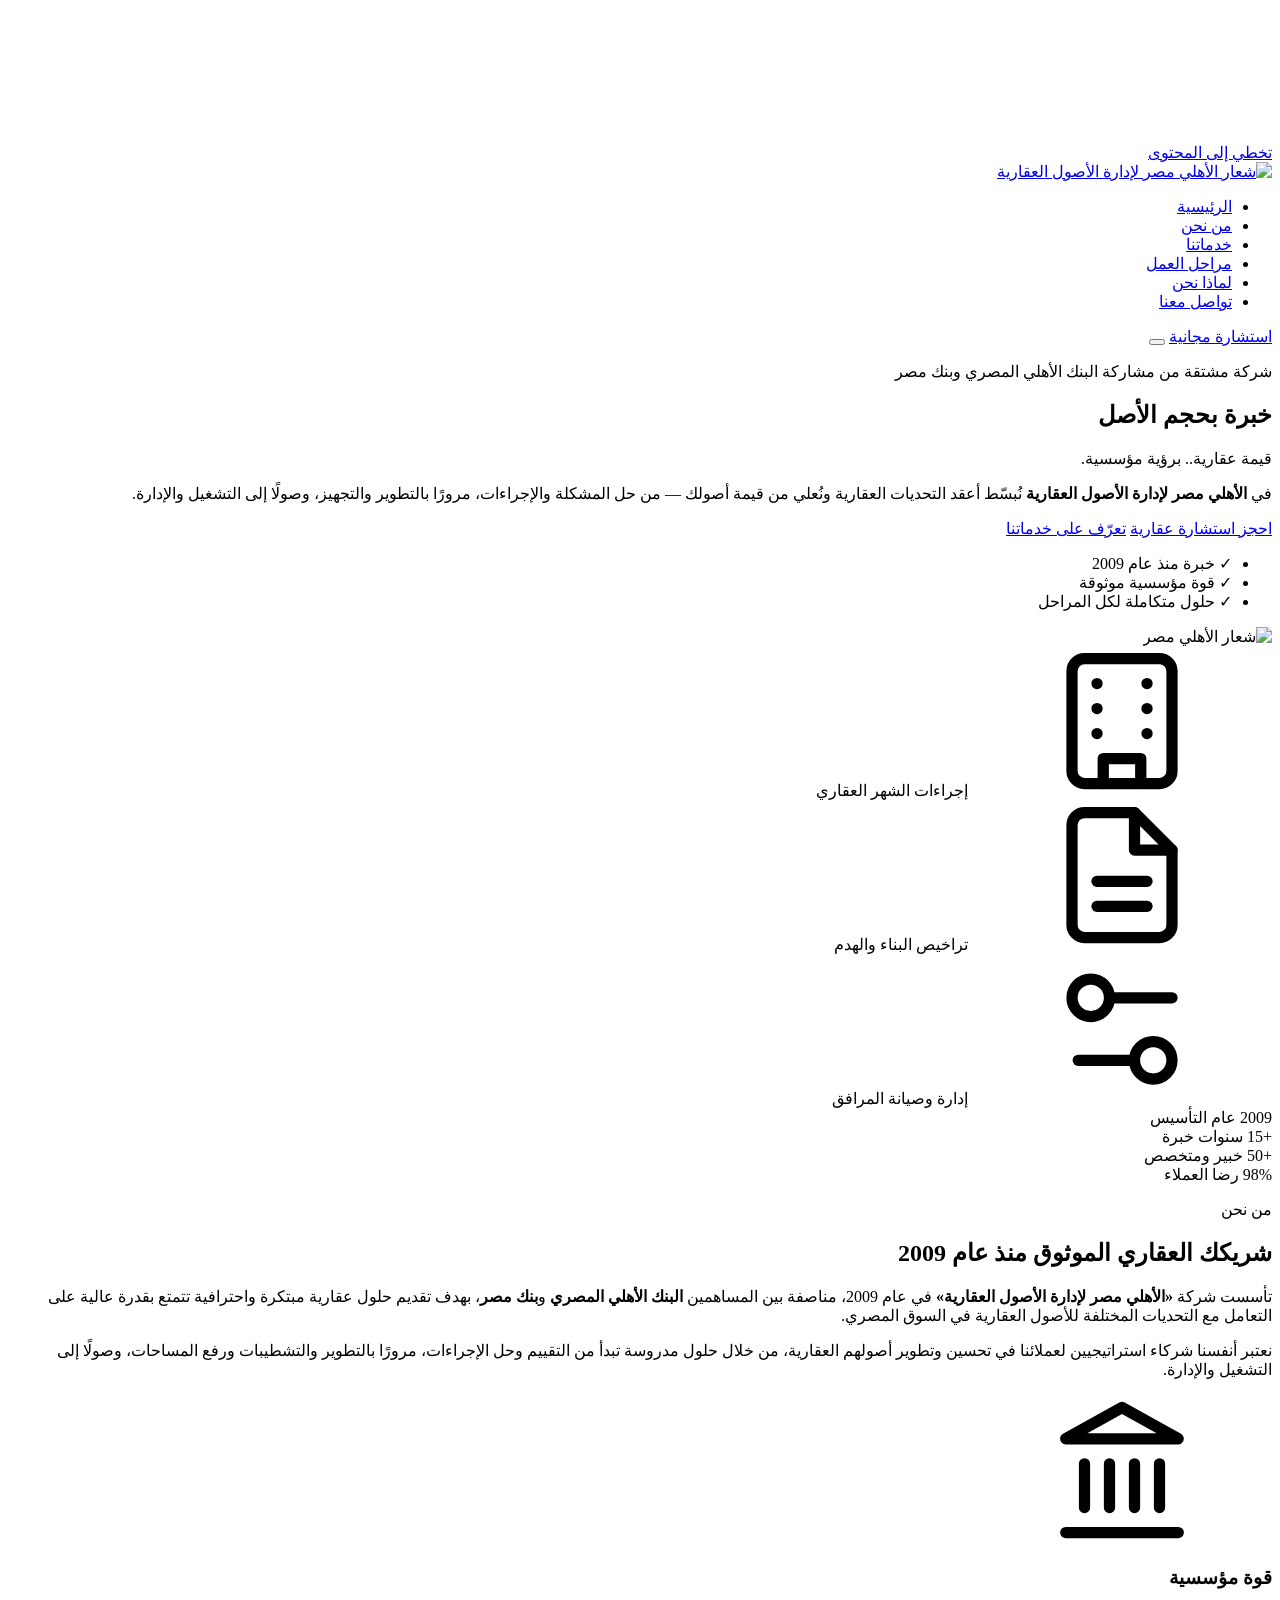
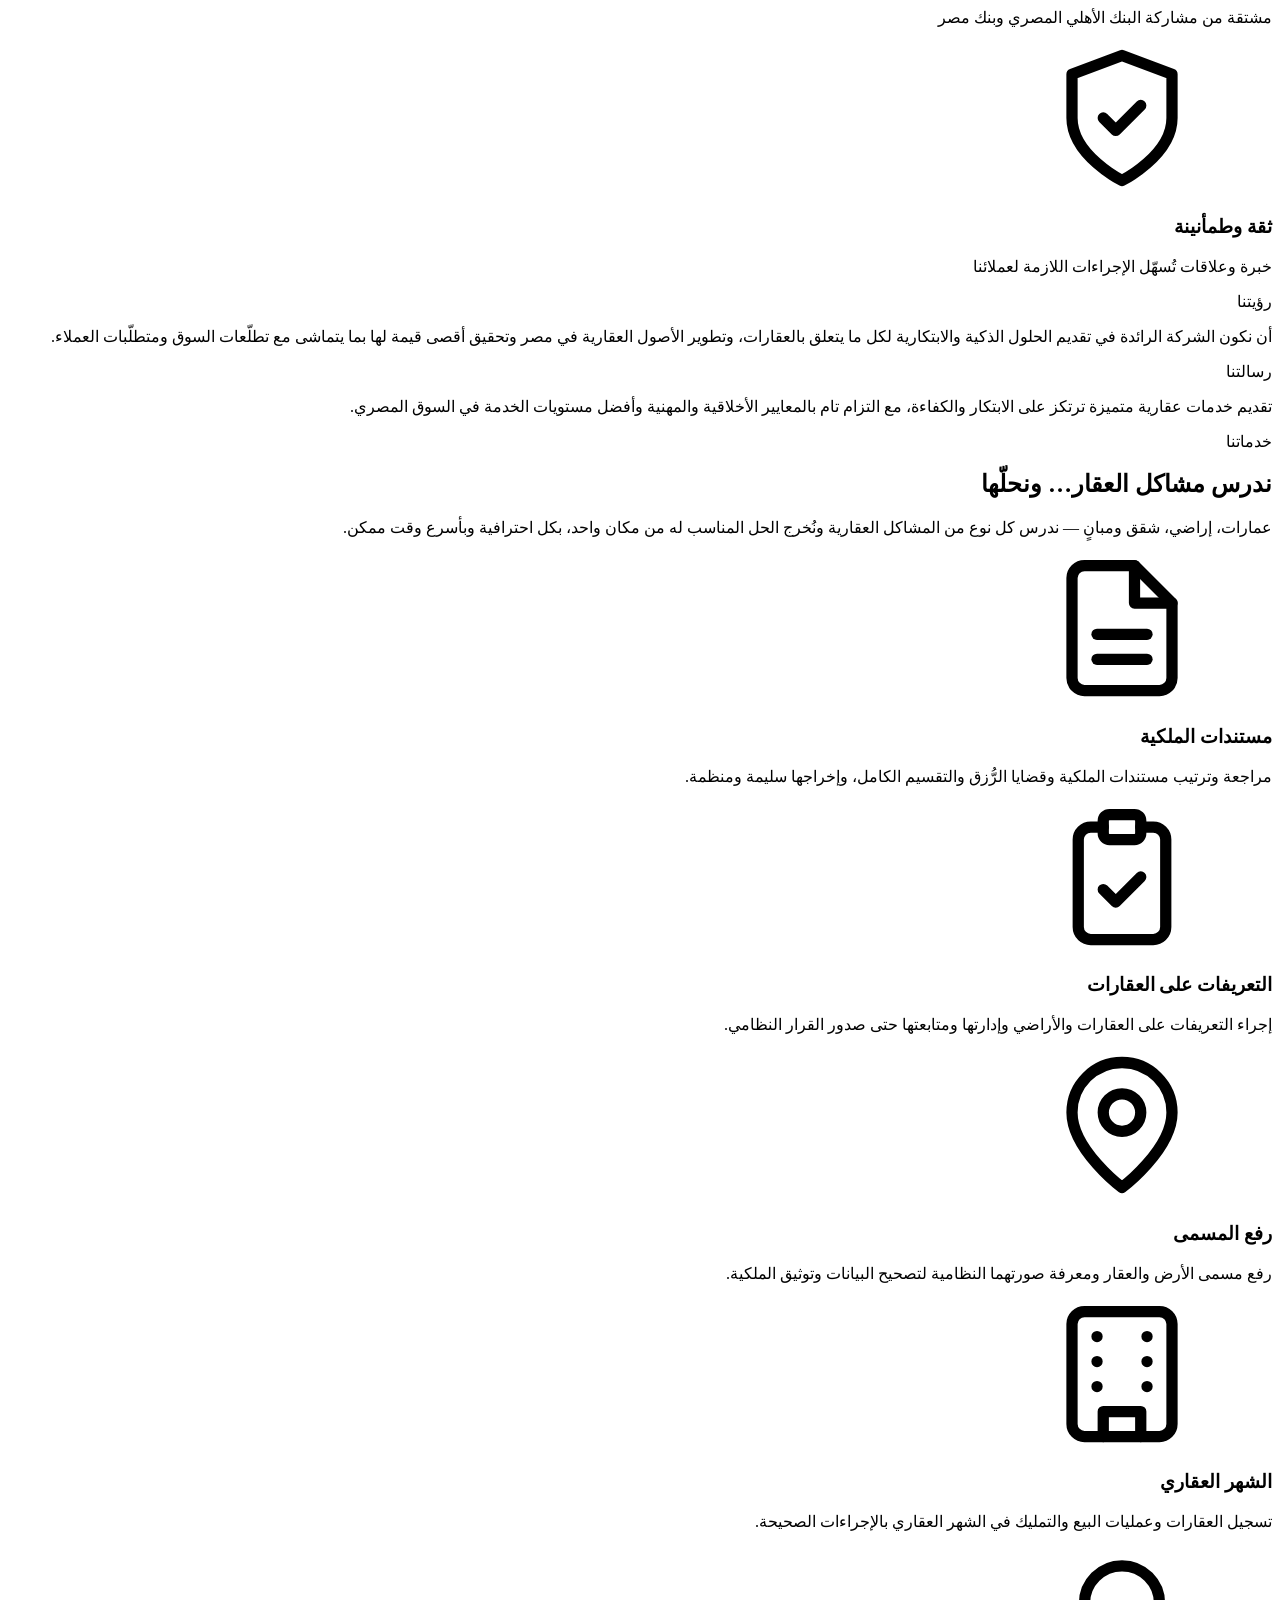
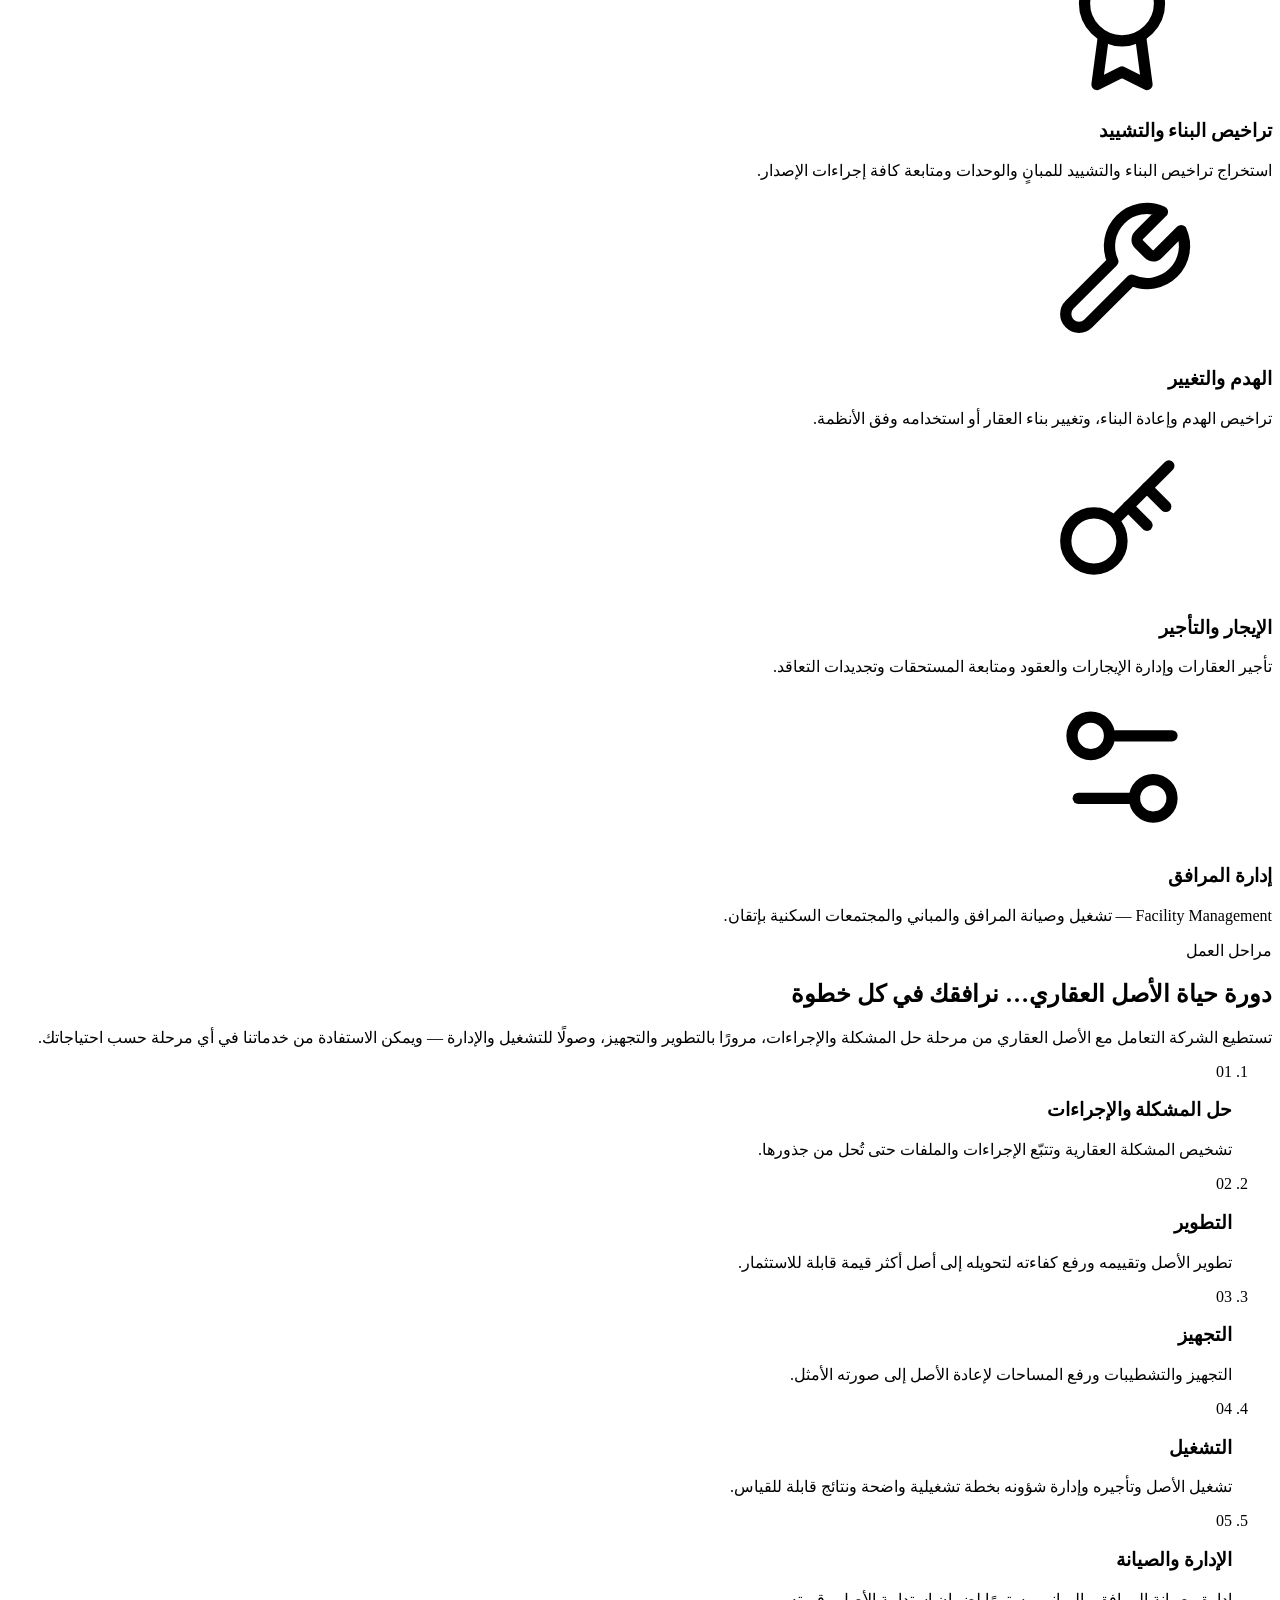
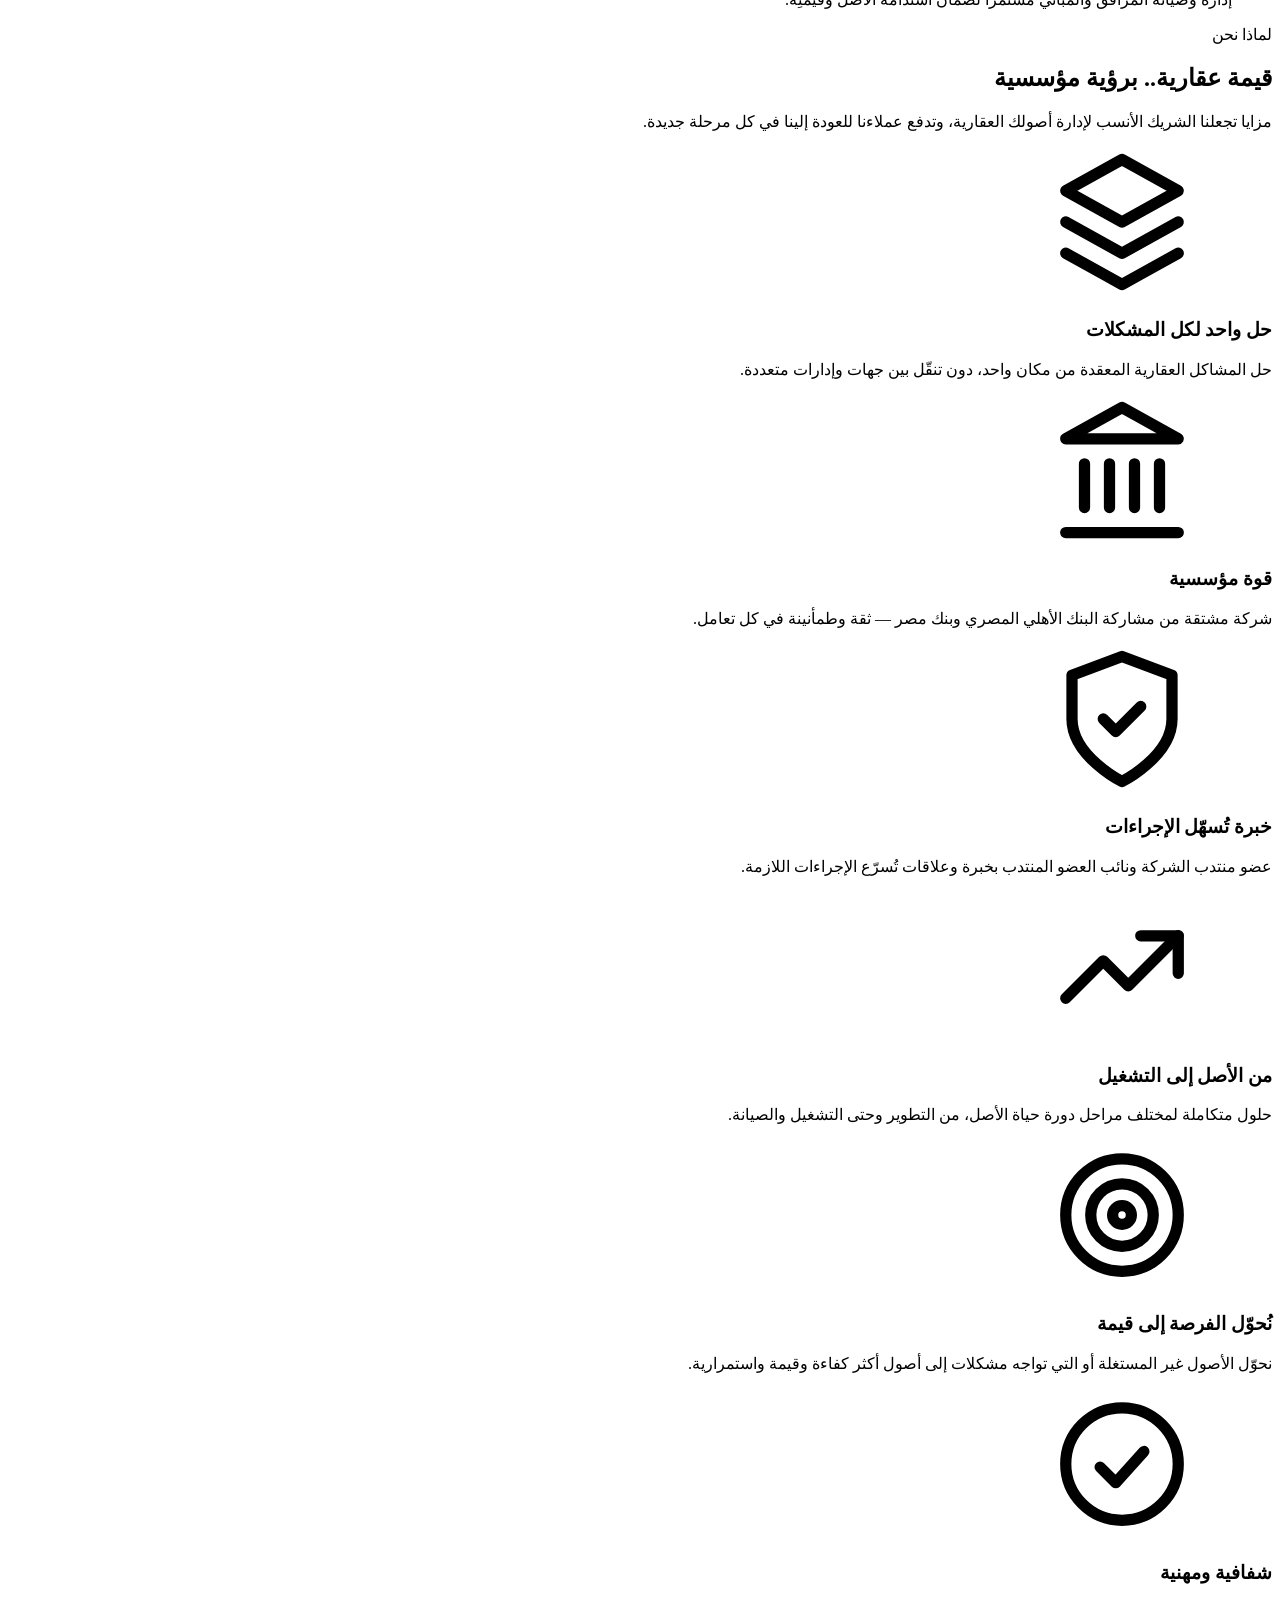
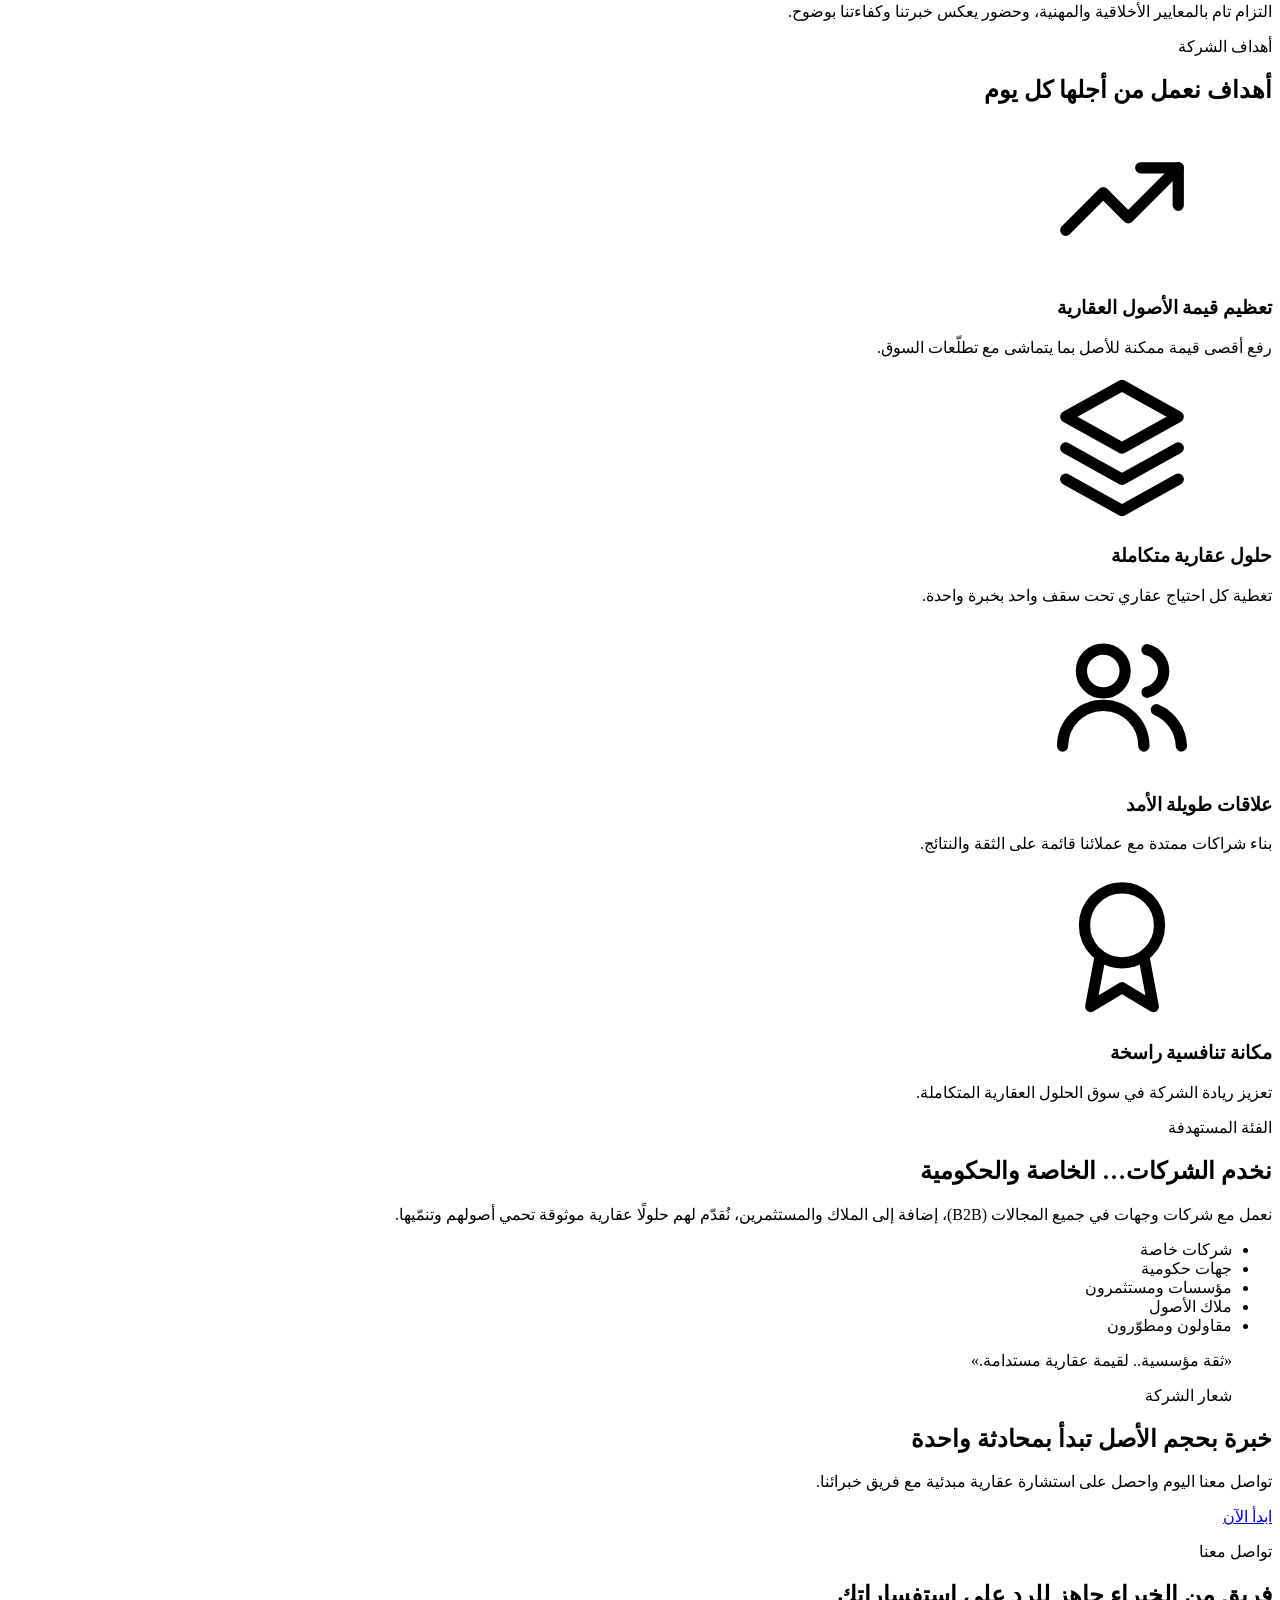
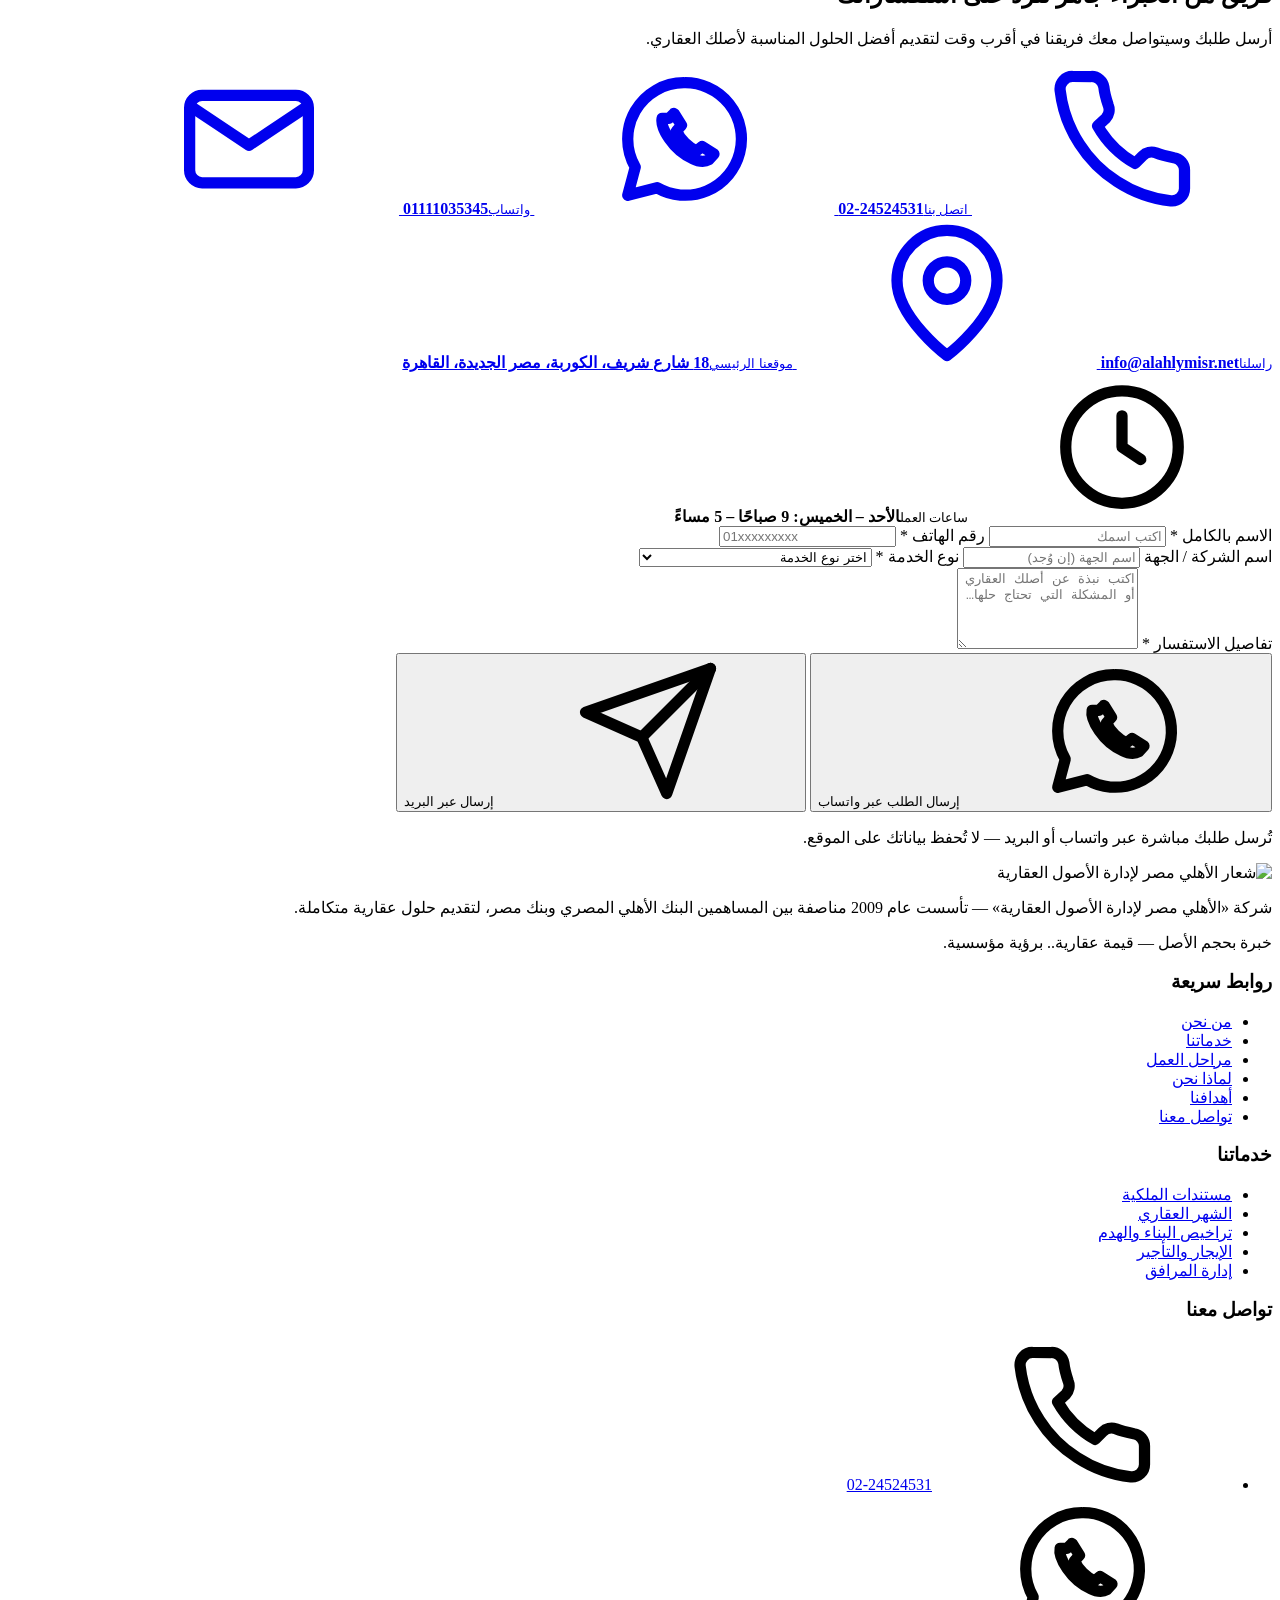
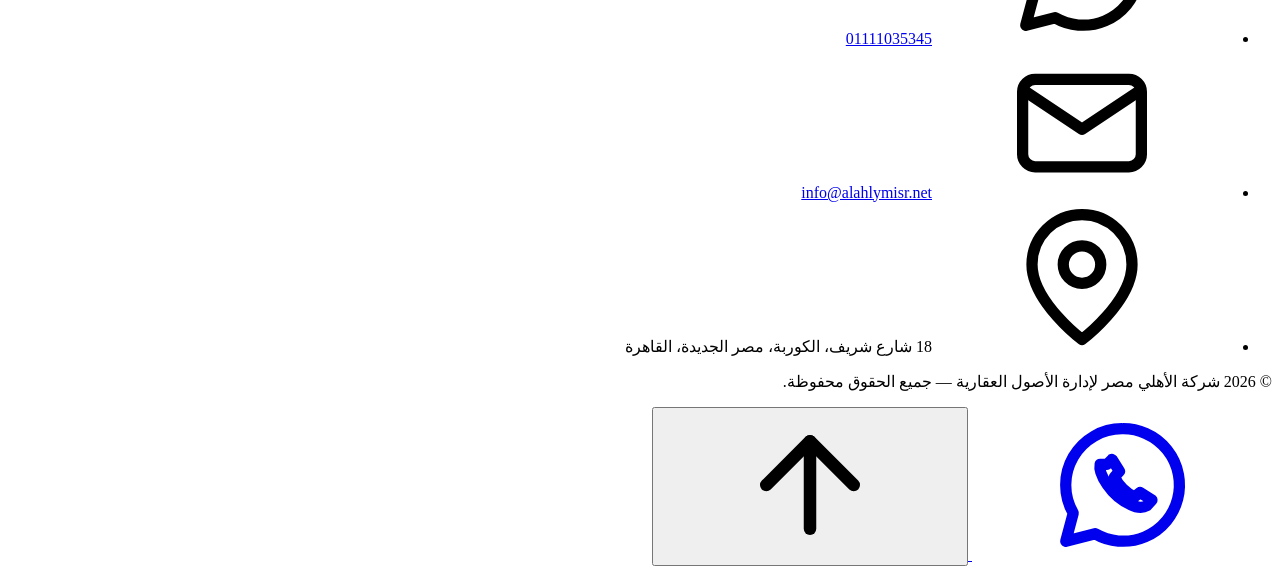
==== index.html @ 49dda89d "Add files via upload" ====
<!DOCTYPE html>
<html lang="ar" dir="rtl">
<head>
<meta charset="UTF-8">
<meta name="viewport" content="width=device-width, initial-scale=1.0">
<title>الأهلي مصر لإدارة الأصول العقارية | حلول عقارية متكاملة</title>
<meta name="description" content="شركة الأهلي مصر لإدارة الأصول العقارية، تأسست عام 2009 بشراكة البنك الأهلي المصري وبنك مصر. حلول عقارية متكاملة: مستندات الملكية، الشهر العقاري، تراخيص البناء والهدم، التطوير والتشغيل وإدارة المرافق.">
<meta name="theme-color" content="#FAF9F5">
<meta property="og:type" content="website">
<meta property="og:title" content="الأهلي مصر لإدارة الأصول العقارية | خبرة بحجم الأصل">
<meta property="og:description" content="قيمة عقارية.. برؤية مؤسسية. حلول متكاملة لمراحل دورة حياة الأصل العقاري — من حل المشكلة والإجراءات حتى التشغيل والإدارة.">
<meta property="og:image" content="assets/og-image.jpg">
<meta property="og:locale" content="ar_AR">
<link rel="icon" type="image/png" href="assets/favicon.png">
<link rel="apple-touch-icon" href="assets/favicon.png">
<link rel="preload" href="assets/fonts/cairo-var-arabic.woff2" as="font" type="font/woff2" crossorigin>
<link rel="preload" href="assets/fonts/tajawal-400-arabic.woff2" as="font" type="font/woff2" crossorigin>
<link rel="stylesheet" href="css/style.css">
<script type="application/ld+json">
{
  "@context": "https://schema.org",
  "@type": "Organization",
  "name": "الأهلي مصر لإدارة الأصول العقارية",
  "alternateName": "Al Ahly Misr Asset Management",
  "url": "/",
  "logo": "assets/logo.png",
  "foundingDate": "2009",
  "slogan": "خبرة بحجم الأصل — قيمة عقارية.. برؤية مؤسسية.",
  "email": "info@alahlymisr.net",
  "telephone": "+20-2-24524531",
  "address": {
    "@type": "PostalAddress",
    "streetAddress": "18 شارع شريف، الكوربة",
    "addressLocality": "مصر الجديدة",
    "addressRegion": "القاهرة",
    "addressCountry": "EG"
  }
}
</script>
</head>
<body>

<a class="skip-link" href="#home">تخطي إلى المحتوى</a>

<svg class="sprite" aria-hidden="true" focusable="false" xmlns="http://www.w3.org/2000/svg">
  <defs>
    <symbol id="i-file" viewBox="0 0 24 24" fill="none" stroke="currentColor" stroke-width="1.8" stroke-linecap="round" stroke-linejoin="round">
      <path d="M14 2H6a2 2 0 0 0-2 2v16a2 2 0 0 0 2 2h12a2 2 0 0 0 2-2V8z"/><path d="M14 2v6h6"/><path d="M16 13H8"/><path d="M16 17H8"/>
    </symbol>
    <symbol id="i-clipboard" viewBox="0 0 24 24" fill="none" stroke="currentColor" stroke-width="1.8" stroke-linecap="round" stroke-linejoin="round">
      <path d="M9 4H7a2 2 0 0 0-2 2v14a2 2 0 0 0 2 2h10a2 2 0 0 0 2-2V6a2 2 0 0 0-2-2h-2"/><rect x="9" y="2" width="6" height="4" rx="1"/><path d="m9 14 2 2 4-4"/>
    </symbol>
    <symbol id="i-pin" viewBox="0 0 24 24" fill="none" stroke="currentColor" stroke-width="1.8" stroke-linecap="round" stroke-linejoin="round">
      <path d="M20 10c0 6-8 12-8 12s-8-6-8-12a8 8 0 0 1 16 0z"/><circle cx="12" cy="10" r="3"/>
    </symbol>
    <symbol id="i-building" viewBox="0 0 24 24" fill="none" stroke="currentColor" stroke-width="1.8" stroke-linecap="round" stroke-linejoin="round">
      <rect x="4" y="2" width="16" height="20" rx="2"/><path d="M9 22v-4h6v4"/><path d="M8 6h.01M16 6h.01M8 10h.01M16 10h.01M8 14h.01M16 14h.01"/>
    </symbol>
    <symbol id="i-seal" viewBox="0 0 24 24" fill="none" stroke="currentColor" stroke-width="1.8" stroke-linecap="round" stroke-linejoin="round">
      <circle cx="12" cy="9" r="6"/><path d="M9 14.5 8 22l4-2 4 2-1-7.5"/>
    </symbol>
    <symbol id="i-tool" viewBox="0 0 24 24" fill="none" stroke="currentColor" stroke-width="1.8" stroke-linecap="round" stroke-linejoin="round">
      <path d="M14.7 6.3a1 1 0 0 0 0 1.4l1.6 1.6a1 1 0 0 0 1.4 0l3.77-3.77a6 6 0 0 1-7.94 7.94l-6.91 6.91a2.12 2.12 0 0 1-3-3l6.91-6.91a6 6 0 0 1 7.94-7.94l-3.76 3.76z"/>
    </symbol>
    <symbol id="i-key" viewBox="0 0 24 24" fill="none" stroke="currentColor" stroke-width="1.8" stroke-linecap="round" stroke-linejoin="round">
      <circle cx="7.5" cy="15.5" r="4.5"/><path d="m10.7 12.3 8.8-8.8"/><path d="m16 7 3 3"/><path d="m13 10 3 3"/>
    </symbol>
    <symbol id="i-settings" viewBox="0 0 24 24" fill="none" stroke="currentColor" stroke-width="1.8" stroke-linecap="round" stroke-linejoin="round">
      <path d="M20 7h-9"/><path d="M14 17H5"/><circle cx="17" cy="17" r="3"/><circle cx="7" cy="7" r="3"/>
    </symbol>
    <symbol id="i-shield" viewBox="0 0 24 24" fill="none" stroke="currentColor" stroke-width="1.8" stroke-linecap="round" stroke-linejoin="round">
      <path d="M12 22s8-4 8-10V5l-8-3-8 3v7c0 6 8 10 8 10z"/><path d="m9 12 2 2 4-4"/>
    </symbol>
    <symbol id="i-landmark" viewBox="0 0 24 24" fill="none" stroke="currentColor" stroke-width="1.8" stroke-linecap="round" stroke-linejoin="round">
      <path d="M3 22h18"/><path d="M6 18v-7M10 18v-7M14 18v-7M18 18v-7"/><path d="m12 2 9 5H3l9-5z"/>
    </symbol>
    <symbol id="i-layers" viewBox="0 0 24 24" fill="none" stroke="currentColor" stroke-width="1.8" stroke-linecap="round" stroke-linejoin="round">
      <path d="m12 2 9 5-9 5-9-5 9-5z"/><path d="m3 12 9 5 9-5"/><path d="m3 17 9 5 9-5"/>
    </symbol>
    <symbol id="i-trend" viewBox="0 0 24 24" fill="none" stroke="currentColor" stroke-width="1.8" stroke-linecap="round" stroke-linejoin="round">
      <path d="m3 17 6-6 4 4 8-8"/><path d="M15 7h6v6"/>
    </symbol>
    <symbol id="i-target" viewBox="0 0 24 24" fill="none" stroke="currentColor" stroke-width="1.8" stroke-linecap="round" stroke-linejoin="round">
      <circle cx="12" cy="12" r="9"/><circle cx="12" cy="12" r="5"/><circle cx="12" cy="12" r="1.5"/>
    </symbol>
    <symbol id="i-check-circle" viewBox="0 0 24 24" fill="none" stroke="currentColor" stroke-width="1.8" stroke-linecap="round" stroke-linejoin="round">
      <circle cx="12" cy="12" r="9"/><path d="m8.5 12.5 2.5 2.5 4.5-5"/>
    </symbol>
    <symbol id="i-users" viewBox="0 0 24 24" fill="none" stroke="currentColor" stroke-width="1.8" stroke-linecap="round" stroke-linejoin="round">
      <circle cx="9" cy="8" r="3.5"/><path d="M2.5 20a6.5 6.5 0 0 1 13 0"/><path d="M16 4.6a3.5 3.5 0 0 1 0 6.8"/><path d="M17.5 14.2a6.5 6.5 0 0 1 4 5.8"/>
    </symbol>
    <symbol id="i-award" viewBox="0 0 24 24" fill="none" stroke="currentColor" stroke-width="1.8" stroke-linecap="round" stroke-linejoin="round">
      <circle cx="12" cy="9" r="6"/><path d="m8.5 14-1.5 8 5-3 5 3-1.5-8"/>
    </symbol>
    <symbol id="i-phone" viewBox="0 0 24 24" fill="none" stroke="currentColor" stroke-width="1.8" stroke-linecap="round" stroke-linejoin="round">
      <path d="M22 16.9v3a2 2 0 0 1-2.2 2 19.8 19.8 0 0 1-8.6-3.1 19.5 19.5 0 0 1-6-6A19.8 19.8 0 0 1 2.1 4.2 2 2 0 0 1 4.1 2h3a2 2 0 0 1 2 1.7c.1 1 .4 2 .7 2.9a2 2 0 0 1-.4 2.1L8.1 9.9a16 16 0 0 0 6 6l1.2-1.2a2 2 0 0 1 2.1-.5c1 .4 1.9.6 2.9.8a2 2 0 0 1 1.7 2z"/>
    </symbol>
    <symbol id="i-mail" viewBox="0 0 24 24" fill="none" stroke="currentColor" stroke-width="1.8" stroke-linecap="round" stroke-linejoin="round">
      <rect x="2.5" y="5" width="19" height="14" rx="2"/><path d="m3 7 9 6 9-6"/>
    </symbol>
    <symbol id="i-whatsapp" viewBox="0 0 24 24" fill="none" stroke="currentColor" stroke-width="1.8" stroke-linecap="round" stroke-linejoin="round">
      <path d="M12 3a9 9 0 0 0-7.8 13.5L3 21l4.7-1.2A9 9 0 1 0 12 3z"/><path d="M8.5 8.7c-.3 1.5 1.7 5 4.8 6.4 1 .5 2 .6 2.7.2l.8-.9-1.9-1.2-.9.7c-1.2-.5-2.7-1.9-3.2-3.2l.8-.9-1.2-1.9-.8.8z"/>
    </symbol>
    <symbol id="i-clock" viewBox="0 0 24 24" fill="none" stroke="currentColor" stroke-width="1.8" stroke-linecap="round" stroke-linejoin="round">
      <circle cx="12" cy="12" r="9"/><path d="M12 7v5l3 2"/>
    </symbol>
    <symbol id="i-arrow-up" viewBox="0 0 24 24" fill="none" stroke="currentColor" stroke-width="2" stroke-linecap="round" stroke-linejoin="round">
      <path d="M12 19V5"/><path d="m5 12 7-7 7 7"/>
    </symbol>
    <symbol id="i-send" viewBox="0 0 24 24" fill="none" stroke="currentColor" stroke-width="1.8" stroke-linecap="round" stroke-linejoin="round">
      <path d="M22 2 11 13"/><path d="M22 2l-7 20-4-9-9-4 20-7z"/>
    </symbol>
  </defs>
</svg>

<header class="header" id="header">
  <div class="container header__inner">
    <a class="brand" href="#home" aria-label="الأهلي مصر لإدارة الأصول العقارية">
      <img src="assets/logo.png" alt="شعار الأهلي مصر لإدارة الأصول العقارية" width="150" height="78" loading="eager">
    </a>
    <nav class="nav" id="nav" aria-label="القائمة الرئيسية">
      <ul class="nav__list">
        <li><a class="nav__link" href="#home">الرئيسية</a></li>
        <li><a class="nav__link" href="#about">من نحن</a></li>
        <li><a class="nav__link" href="#services">خدماتنا</a></li>
        <li><a class="nav__link" href="#process">مراحل العمل</a></li>
        <li><a class="nav__link" href="#why">لماذا نحن</a></li>
        <li><a class="nav__link" href="#contact">تواصل معنا</a></li>
      </ul>
    </nav>
    <a class="btn btn--primary header__cta" href="#contact">استشارة مجانية</a>
    <button class="burger" id="burger" type="button" aria-label="فتح القائمة" aria-expanded="false" aria-controls="nav">
      <span></span><span></span><span></span>
    </button>
  </div>
</header>

<main>

<section class="hero" id="home">
  <div class="hero__bg" aria-hidden="true">
    <span class="blob blob--orange"></span>
    <span class="blob blob--green"></span>
    <span class="blob blob--gold"></span>
  </div>
  <div class="container hero__inner">
    <div class="hero__content">
      <p class="hero__eyebrow" data-reveal>
        <span class="dot"></span> شركة مشتقة من مشاركة البنك الأهلي المصري وبنك مصر
      </p>
      <h1 class="hero__title" data-reveal>خبرة بحجم الأصل</h1>
      <p class="hero__tagline" data-reveal>قيمة عقارية.. برؤية مؤسسية.</p>
      <p class="hero__lead" data-reveal>
        في <strong>الأهلي مصر لإدارة الأصول العقارية</strong> نُبسّط أعقد التحديات العقارية ونُعلي من قيمة أصولك —
        من حل المشكلة والإجراءات، مرورًا بالتطوير والتجهيز، وصولًا إلى التشغيل والإدارة.
      </p>
      <div class="hero__actions" data-reveal>
        <a class="btn btn--primary btn--lg" href="#contact">احجز استشارة عقارية</a>
        <a class="btn btn--ghost btn--lg" href="#services">تعرّف على خدماتنا</a>
      </div>
      <ul class="hero__trust" data-reveal>
        <li><span class="check" aria-hidden="true">✓</span> خبرة منذ عام 2009</li>
        <li><span class="check" aria-hidden="true">✓</span> قوة مؤسسية موثوقة</li>
        <li><span class="check" aria-hidden="true">✓</span> حلول متكاملة لكل المراحل</li>
      </ul>
    </div>
    <div class="hero__visual" data-reveal>
      <div class="hero__logo-ring">
        <img src="assets/logo.png" alt="شعار الأهلي مصر" width="460" height="240" loading="eager">
      </div>
      <div class="float-card float-card--1">
        <span class="float-card__icon"><svg class="ico"><use href="#i-building"/></svg></span>
        <span class="float-card__text">إجراءات الشهر العقاري</span>
      </div>
      <div class="float-card float-card--2">
        <span class="float-card__icon"><svg class="ico"><use href="#i-file"/></svg></span>
        <span class="float-card__text">تراخيص البناء والهدم</span>
      </div>
      <div class="float-card float-card--3">
        <span class="float-card__icon"><svg class="ico"><use href="#i-settings"/></svg></span>
        <span class="float-card__text">إدارة وصيانة المرافق</span>
      </div>
    </div>
  </div>
</section>

<section class="stats" aria-label="أرقام الشركة">
  <div class="container">
    <div class="stats__grid">
      <div class="stat" data-reveal>
        <span class="stat__num" data-count="2009" data-suffix="" dir="ltr">2009</span>
        <span class="stat__label">عام التأسيس</span>
      </div>
      <div class="stat" data-reveal>
        <span class="stat__num" data-count="15" data-suffix="+" dir="ltr">15+</span>
        <span class="stat__label">سنوات خبرة</span>
      </div>
      <div class="stat" data-reveal>
        <span class="stat__num" data-count="50" data-suffix="+" dir="ltr">50+</span>
        <span class="stat__label">خبير ومتخصص</span>
      </div>
      <div class="stat" data-reveal>
        <span class="stat__num" data-count="98" data-suffix="%" dir="ltr">98%</span>
        <span class="stat__label">رضا العملاء</span>
      </div>
    </div>
  </div>
</section>

<section class="section" id="about">
  <div class="container">
    <div class="about__grid">
      <div class="about__text">
        <p class="section__eyebrow" data-reveal>من نحن</p>
        <h2 class="section__title" data-reveal>شريكك العقاري الموثوق منذ عام 2009</h2>
        <p class="about__p" data-reveal>
          تأسست شركة <strong>«الأهلي مصر لإدارة الأصول العقارية»</strong> في عام 2009، مناصفة بين المساهمين
          <strong>البنك الأهلي المصري</strong> و<strong>بنك مصر</strong>، بهدف تقديم حلول عقارية مبتكرة واحترافية
          تتمتع بقدرة عالية على التعامل مع التحديات المختلفة للأصول العقارية في السوق المصري.
        </p>
        <p class="about__p" data-reveal>
          نعتبر أنفسنا شركاء استراتيجيين لعملائنا في تحسين وتطوير أصولهم العقارية، من خلال حلول مدروسة
          تبدأ من التقييم وحل الإجراءات، مرورًا بالتطوير والتشطيبات ورفع المساحات، وصولًا إلى التشغيل والإدارة.
        </p>
        <div class="about__highlights" data-reveal>
          <div class="highlight">
            <svg class="ico"><use href="#i-landmark"/></svg>
            <div><h3>قوة مؤسسية</h3><p>مشتقة من مشاركة البنك الأهلي المصري وبنك مصر</p></div>
          </div>
          <div class="highlight">
            <svg class="ico"><use href="#i-shield"/></svg>
            <div><h3>ثقة وطمأنينة</h3><p>خبرة وعلاقات تُسهّل الإجراءات اللازمة لعملائنا</p></div>
          </div>
        </div>
      </div>
      <div class="about__side" data-reveal>
        <article class="side-card">
          <span class="side-card__badge">رؤيتنا</span>
          <p>أن نكون الشركة الرائدة في تقديم الحلول الذكية والابتكارية لكل ما يتعلق بالعقارات، وتطوير الأصول العقارية في مصر وتحقيق أقصى قيمة لها بما يتماشى مع تطلّعات السوق ومتطلّبات العملاء.</p>
        </article>
        <article class="side-card side-card--alt">
          <span class="side-card__badge">رسالتنا</span>
          <p>تقديم خدمات عقارية متميزة ترتكز على الابتكار والكفاءة، مع التزام تام بالمعايير الأخلاقية والمهنية وأفضل مستويات الخدمة في السوق المصري.</p>
        </article>
      </div>
    </div>
  </div>
</section>
<section class="section section--alt" id="services">
  <div class="container">
    <div class="section__head">
      <p class="section__eyebrow" data-reveal>خدماتنا</p>
      <h2 class="section__title" data-reveal>ندرس مشاكل العقار… ونحلّها</h2>
      <p class="section__desc" data-reveal>
        عمارات، إراضي، شقق ومبانٍ — ندرس كل نوع من المشاكل العقارية ونُخرج الحل المناسب له من مكان واحد،
        بكل احترافية وبأسرع وقت ممكن.
      </p>
    </div>
    <div class="cards cards--4">
      <article class="card" data-reveal>
        <span class="card__icon"><svg class="ico"><use href="#i-file"/></svg></span>
        <h3 class="card__title">مستندات الملكية</h3>
        <p class="card__text">مراجعة وترتيب مستندات الملكية وقضايا الرُّزق والتقسيم الكامل، وإخراجها سليمة ومنظمة.</p>
      </article>
      <article class="card" data-reveal>
        <span class="card__icon"><svg class="ico"><use href="#i-clipboard"/></svg></span>
        <h3 class="card__title">التعريفات على العقارات</h3>
        <p class="card__text">إجراء التعريفات على العقارات والأراضي وإدارتها ومتابعتها حتى صدور القرار النظامي.</p>
      </article>
      <article class="card" data-reveal>
        <span class="card__icon"><svg class="ico"><use href="#i-pin"/></svg></span>
        <h3 class="card__title">رفع المسمى</h3>
        <p class="card__text">رفع مسمى الأرض والعقار ومعرفة صورتهما النظامية لتصحيح البيانات وتوثيق الملكية.</p>
      </article>
      <article class="card" data-reveal>
        <span class="card__icon"><svg class="ico"><use href="#i-building"/></svg></span>
        <h3 class="card__title">الشهر العقاري</h3>
        <p class="card__text">تسجيل العقارات وعمليات البيع والتمليك في الشهر العقاري بالإجراءات الصحيحة.</p>
      </article>
      <article class="card" data-reveal>
        <span class="card__icon"><svg class="ico"><use href="#i-seal"/></svg></span>
        <h3 class="card__title">تراخيص البناء والتشييد</h3>
        <p class="card__text">استخراج تراخيص البناء والتشييد للمبانٍ والوحدات ومتابعة كافة إجراءات الإصدار.</p>
      </article>
      <article class="card" data-reveal>
        <span class="card__icon"><svg class="ico"><use href="#i-tool"/></svg></span>
        <h3 class="card__title">الهدم والتغيير</h3>
        <p class="card__text">تراخيص الهدم وإعادة البناء، وتغيير بناء العقار أو استخدامه وفق الأنظمة.</p>
      </article>
      <article class="card" data-reveal>
        <span class="card__icon"><svg class="ico"><use href="#i-key"/></svg></span>
        <h3 class="card__title">الإيجار والتأجير</h3>
        <p class="card__text">تأجير العقارات وإدارة الإيجارات والعقود ومتابعة المستحقات وتجديدات التعاقد.</p>
      </article>
      <article class="card" data-reveal>
        <span class="card__icon"><svg class="ico"><use href="#i-settings"/></svg></span>
        <h3 class="card__title">إدارة المرافق</h3>
        <p class="card__text">Facility Management — تشغيل وصيانة المرافق والمباني والمجتمعات السكنية بإتقان.</p>
      </article>
    </div>
  </div>
</section>
<section class="section" id="process">
  <div class="container">
    <div class="section__head">
      <p class="section__eyebrow" data-reveal>مراحل العمل</p>
      <h2 class="section__title" data-reveal>دورة حياة الأصل العقاري… نرافقك في كل خطوة</h2>
      <p class="section__desc" data-reveal>
        تستطيع الشركة التعامل مع الأصل العقاري من مرحلة حل المشكلة والإجراءات، مرورًا بالتطوير والتجهيز،
        وصولًا للتشغيل والإدارة — ويمكن الاستفادة من خدماتنا في أي مرحلة حسب احتياجاتك.
      </p>
    </div>
    <ol class="process">
      <li class="process__item" data-reveal>
        <span class="process__num">01</span>
        <h3>حل المشكلة والإجراءات</h3>
        <p>تشخيص المشكلة العقارية وتتبّع الإجراءات والملفات حتى تُحل من جذورها.</p>
      </li>
      <li class="process__item" data-reveal>
        <span class="process__num">02</span>
        <h3>التطوير</h3>
        <p>تطوير الأصل وتقييمه ورفع كفاءته لتحويله إلى أصل أكثر قيمة قابلة للاستثمار.</p>
      </li>
      <li class="process__item" data-reveal>
        <span class="process__num">03</span>
        <h3>التجهيز</h3>
        <p>التجهيز والتشطيبات ورفع المساحات لإعادة الأصل إلى صورته الأمثل.</p>
      </li>
      <li class="process__item" data-reveal>
        <span class="process__num">04</span>
        <h3>التشغيل</h3>
        <p>تشغيل الأصل وتأجيره وإدارة شؤونه بخطة تشغيلية واضحة ونتائج قابلة للقياس.</p>
      </li>
      <li class="process__item" data-reveal>
        <span class="process__num">05</span>
        <h3>الإدارة والصيانة</h3>
        <p>إدارة وصيانة المرافق والمباني مستمرًا لضمان استدامة الأصل وقيمتِه.</p>
      </li>
    </ol>
  </div>
</section>
<section class="section section--forest" id="why">
  <div class="container">
    <div class="section__head section__head--light">
      <p class="section__eyebrow" data-reveal>لماذا نحن</p>
      <h2 class="section__title" data-reveal>قيمة عقارية.. برؤية مؤسسية</h2>
      <p class="section__desc" data-reveal>
        مزايا تجعلنا الشريك الأنسب لإدارة أصولك العقارية، وتدفع عملاءنا للعودة إلينا في كل مرحلة جديدة.
      </p>
    </div>
    <div class="cards cards--3 cards--light">
      <article class="card" data-reveal>
        <span class="card__icon"><svg class="ico"><use href="#i-layers"/></svg></span>
        <h3 class="card__title">حل واحد لكل المشكلات</h3>
        <p class="card__text">حل المشاكل العقارية المعقدة من مكان واحد، دون تنقّل بين جهات وإدارات متعددة.</p>
      </article>
      <article class="card" data-reveal>
        <span class="card__icon"><svg class="ico"><use href="#i-landmark"/></svg></span>
        <h3 class="card__title">قوة مؤسسية</h3>
        <p class="card__text">شركة مشتقة من مشاركة البنك الأهلي المصري وبنك مصر — ثقة وطمأنينة في كل تعامل.</p>
      </article>
      <article class="card" data-reveal>
        <span class="card__icon"><svg class="ico"><use href="#i-shield"/></svg></span>
        <h3 class="card__title">خبرة تُسهّل الإجراءات</h3>
        <p class="card__text">عضو منتدب الشركة ونائب العضو المنتدب بخبرة وعلاقات تُسرّع الإجراءات اللازمة.</p>
      </article>
      <article class="card" data-reveal>
        <span class="card__icon"><svg class="ico"><use href="#i-trend"/></svg></span>
        <h3 class="card__title">من الأصل إلى التشغيل</h3>
        <p class="card__text">حلول متكاملة لمختلف مراحل دورة حياة الأصل، من التطوير وحتى التشغيل والصيانة.</p>
      </article>
      <article class="card" data-reveal>
        <span class="card__icon"><svg class="ico"><use href="#i-target"/></svg></span>
        <h3 class="card__title">نُحوّل الفرصة إلى قيمة</h3>
        <p class="card__text">نحوّل الأصول غير المستغلة أو التي تواجه مشكلات إلى أصول أكثر كفاءة وقيمة واستمرارية.</p>
      </article>
      <article class="card" data-reveal>
        <span class="card__icon"><svg class="ico"><use href="#i-check-circle"/></svg></span>
        <h3 class="card__title">شفافية ومهنية</h3>
        <p class="card__text">التزام تام بالمعايير الأخلاقية والمهنية، وحضور يعكس خبرتنا وكفاءتنا بوضوح.</p>
      </article>
    </div>
  </div>
</section>
<section class="section section--alt" id="goals">
  <div class="container">
    <div class="section__head">
      <p class="section__eyebrow" data-reveal>أهداف الشركة</p>
      <h2 class="section__title" data-reveal>أهداف نعمل من أجلها كل يوم</h2>
    </div>
    <div class="cards cards--4">
      <article class="card card--goal" data-reveal>
        <span class="card__icon"><svg class="ico"><use href="#i-trend"/></svg></span>
        <h3 class="card__title">تعظيم قيمة الأصول العقارية</h3>
        <p class="card__text">رفع أقصى قيمة ممكنة للأصل بما يتماشى مع تطلّعات السوق.</p>
      </article>
      <article class="card card--goal" data-reveal>
        <span class="card__icon"><svg class="ico"><use href="#i-layers"/></svg></span>
        <h3 class="card__title">حلول عقارية متكاملة</h3>
        <p class="card__text">تغطية كل احتياج عقاري تحت سقف واحد بخبرة واحدة.</p>
      </article>
      <article class="card card--goal" data-reveal>
        <span class="card__icon"><svg class="ico"><use href="#i-users"/></svg></span>
        <h3 class="card__title">علاقات طويلة الأمد</h3>
        <p class="card__text">بناء شراكات ممتدة مع عملائنا قائمة على الثقة والنتائج.</p>
      </article>
      <article class="card card--goal" data-reveal>
        <span class="card__icon"><svg class="ico"><use href="#i-award"/></svg></span>
        <h3 class="card__title">مكانة تنافسية راسخة</h3>
        <p class="card__text">تعزيز ريادة الشركة في سوق الحلول العقارية المتكاملة.</p>
      </article>
    </div>
  </div>
</section>
<section class="section audience" id="audience">
  <div class="container audience__grid">
    <div class="audience__text">
      <p class="section__eyebrow" data-reveal>الفئة المستهدفة</p>
      <h2 class="section__title" data-reveal>نخدم الشركات… الخاصة والحكومية</h2>
      <p class="section__desc" data-reveal>
        نعمل مع شركات وجهات في جميع المجالات (B2B)، إضافة إلى الملاك والمستثمرين،
        نُقدّم لهم حلولًا عقارية موثوقة تحمي أصولهم وتنمّيها.
      </p>
      <ul class="chips" data-reveal>
        <li class="chip">شركات خاصة</li>
        <li class="chip">جهات حكومية</li>
        <li class="chip">مؤسسات ومستثمرون</li>
        <li class="chip">ملاك الأصول</li>
        <li class="chip">مقاولون ومطوّرون</li>
      </ul>
    </div>
    <div class="audience__panel" data-reveal>
      <blockquote class="quote">
        <p>«ثقة مؤسسية.. لقيمة عقارية مستدامة.»</p>
        <footer>شعار الشركة</footer>
      </blockquote>
    </div>
  </div>
</section>
<section class="cta-band">
  <div class="container cta-band__inner" data-reveal>
    <div class="cta-band__text">
      <h2>خبرة بحجم الأصل تبدأ بمحادثة واحدة</h2>
      <p>تواصل معنا اليوم واحصل على استشارة عقارية مبدئية مع فريق خبرائنا.</p>
    </div>
    <a class="btn btn--light btn--lg" href="#contact">ابدأ الآن</a>
  </div>
</section>
<section class="section" id="contact">
  <div class="container">
    <div class="section__head">
      <p class="section__eyebrow" data-reveal>تواصل معنا</p>
      <h2 class="section__title" data-reveal>فريق من الخبراء جاهز للرد على استفساراتك</h2>
      <p class="section__desc" data-reveal>أرسل طلبك وسيتواصل معك فريقنا في أقرب وقت لتقديم أفضل الحلول المناسبة لأصلك العقاري.</p>
    </div>
    <div class="contact__grid">
      <div class="contact__info" data-reveal>
        <a class="info-item" href="tel:+20224524531">
          <span class="info-item__icon"><svg class="ico"><use href="#i-phone"/></svg></span>
          <span class="info-item__body"><small>اتصل بنا</small><b dir="ltr">02-24524531</b></span>
        </a>
        <a class="info-item" href="https://wa.me/201111035345" target="_blank" rel="noopener">
          <span class="info-item__icon"><svg class="ico"><use href="#i-whatsapp"/></svg></span>
          <span class="info-item__body"><small>واتساب</small><b dir="ltr">01111035345</b></span>
        </a>
        <a class="info-item" href="mailto:info@alahlymisr.net">
          <span class="info-item__icon"><svg class="ico"><use href="#i-mail"/></svg></span>
          <span class="info-item__body"><small>راسلنا</small><b dir="ltr">info@alahlymisr.net</b></span>
        </a>
        <a class="info-item" href="https://maps.google.com/?q=18+شارع+شريف+الكوربة+مصر+الجديدة+القاهرة" target="_blank" rel="noopener">
          <span class="info-item__icon"><svg class="ico"><use href="#i-pin"/></svg></span>
          <span class="info-item__body"><small>موقعنا الرئيسي</small><b>18 شارع شريف، الكوربة، مصر الجديدة، القاهرة</b></span>
        </a>
        <div class="info-item">
          <span class="info-item__icon"><svg class="ico"><use href="#i-clock"/></svg></span>
          <span class="info-item__body"><small>ساعات العمل</small><b>الأحد – الخميس: 9 صباحًا – 5 مساءً</b></span>
        </div>
      </div>
      <form class="form" id="leadForm" data-reveal novalidate>
        <div class="form__row">
          <label class="field">
            <span>الاسم بالكامل *</span>
            <input type="text" name="name" id="f-name" placeholder="اكتب اسمك" required autocomplete="name">
          </label>
          <label class="field">
            <span>رقم الهاتف *</span>
            <input type="tel" name="phone" id="f-phone" placeholder="01xxxxxxxxx" required autocomplete="tel" dir="ltr">
          </label>
        </div>
        <div class="form__row">
          <label class="field">
            <span>اسم الشركة / الجهة</span>
            <input type="text" name="company" id="f-company" placeholder="اسم الجهة (إن وُجد)" autocomplete="organization">
          </label>
          <label class="field">
            <span>نوع الخدمة *</span>
            <select name="service" id="f-service" required>
              <option value="" selected disabled>اختر نوع الخدمة</option>
              <option>مستندات الملكية والرزق والتقسيم</option>
              <option>التعريفات على العقارات والأراضي</option>
              <option>رفع المسمى</option>
              <option>تسجيل العقارات في الشهر العقاري</option>
              <option>تراخيص البناء والتشييد</option>
              <option>تراخيص الهدم والتغيير</option>
              <option>الإيجار والتأجير</option>
              <option>إدارة المرافق (Facility Management)</option>
              <option>تطوير وإدارة الأصول العقارية</option>
              <option>استشارة عقارية أخرى</option>
            </select>
          </label>
        </div>
        <label class="field">
          <span>تفاصيل الاستفسار *</span>
          <textarea name="message" id="f-message" rows="5" placeholder="اكتب نبذة عن أصلك العقاري أو المشكلة التي تحتاج حلها…" required></textarea>
        </label>
        <div class="form__actions">
          <button class="btn btn--primary btn--lg" type="submit" id="sendWa">
            <svg class="ico"><use href="#i-whatsapp"/></svg> إرسال الطلب عبر واتساب
          </button>
          <button class="btn btn--ghost btn--lg" type="button" id="sendMail">
            <svg class="ico"><use href="#i-send"/></svg> إرسال عبر البريد
          </button>
        </div>
        <p class="form__note" id="formNote" role="status" aria-live="polite">تُرسل طلبك مباشرة عبر واتساب أو البريد — لا تُحفظ بياناتك على الموقع.</p>
      </form>
    </div>
  </div>
</section>
</main>

<footer class="footer">
  <div class="container footer__grid">
    <div class="footer__brand">
      <img src="assets/logo.png" alt="شعار الأهلي مصر لإدارة الأصول العقارية" width="170" height="88" loading="lazy">
      <p>شركة «الأهلي مصر لإدارة الأصول العقارية» — تأسست عام 2009 مناصفة بين المساهمين البنك الأهلي المصري وبنك مصر، لتقديم حلول عقارية متكاملة.</p>
      <p class="footer__slogan">خبرة بحجم الأصل — قيمة عقارية.. برؤية مؤسسية.</p>
    </div>
    <nav class="footer__col" aria-label="روابط سريعة">
      <h3>روابط سريعة</h3>
      <ul>
        <li><a href="#about">من نحن</a></li>
        <li><a href="#services">خدماتنا</a></li>
        <li><a href="#process">مراحل العمل</a></li>
        <li><a href="#why">لماذا نحن</a></li>
        <li><a href="#goals">أهدافنا</a></li>
        <li><a href="#contact">تواصل معنا</a></li>
      </ul>
    </nav>
    <nav class="footer__col" aria-label="خدماتنا">
      <h3>خدماتنا</h3>
      <ul>
        <li><a href="#services">مستندات الملكية</a></li>
        <li><a href="#services">الشهر العقاري</a></li>
        <li><a href="#services">تراخيص البناء والهدم</a></li>
        <li><a href="#services">الإيجار والتأجير</a></li>
        <li><a href="#services">إدارة المرافق</a></li>
      </ul>
    </nav>
    <div class="footer__col">
      <h3>تواصل معنا</h3>
      <ul class="footer__contact">
        <li><svg class="ico"><use href="#i-phone"/></svg><a href="tel:+20224524531" dir="ltr">02-24524531</a></li>
        <li><svg class="ico"><use href="#i-whatsapp"/></svg><a href="https://wa.me/201111035345" target="_blank" rel="noopener" dir="ltr">01111035345</a></li>
        <li><svg class="ico"><use href="#i-mail"/></svg><a href="mailto:info@alahlymisr.net" dir="ltr">info@alahlymisr.net</a></li>
        <li><svg class="ico"><use href="#i-pin"/></svg><span>18 شارع شريف، الكوربة، مصر الجديدة، القاهرة</span></li>
      </ul>
    </div>
  </div>
  <div class="footer__bottom">
    <div class="container">
      <p>© <span id="year">2026</span> شركة الأهلي مصر لإدارة الأصول العقارية — جميع الحقوق محفوظة.</p>
    </div>
  </div>
</footer>

<a class="wa-fab" href="https://wa.me/201111035345" target="_blank" rel="noopener" aria-label="تواصل عبر واتساب">
  <svg class="ico"><use href="#i-whatsapp"/></svg>
</a>


<button class="to-top" id="toTop" type="button" aria-label="العودة إلى الأعلى">
  <svg class="ico"><use href="#i-arrow-up"/></svg>
</button>

<script src="js/main.js"></script>
</body>
</html>
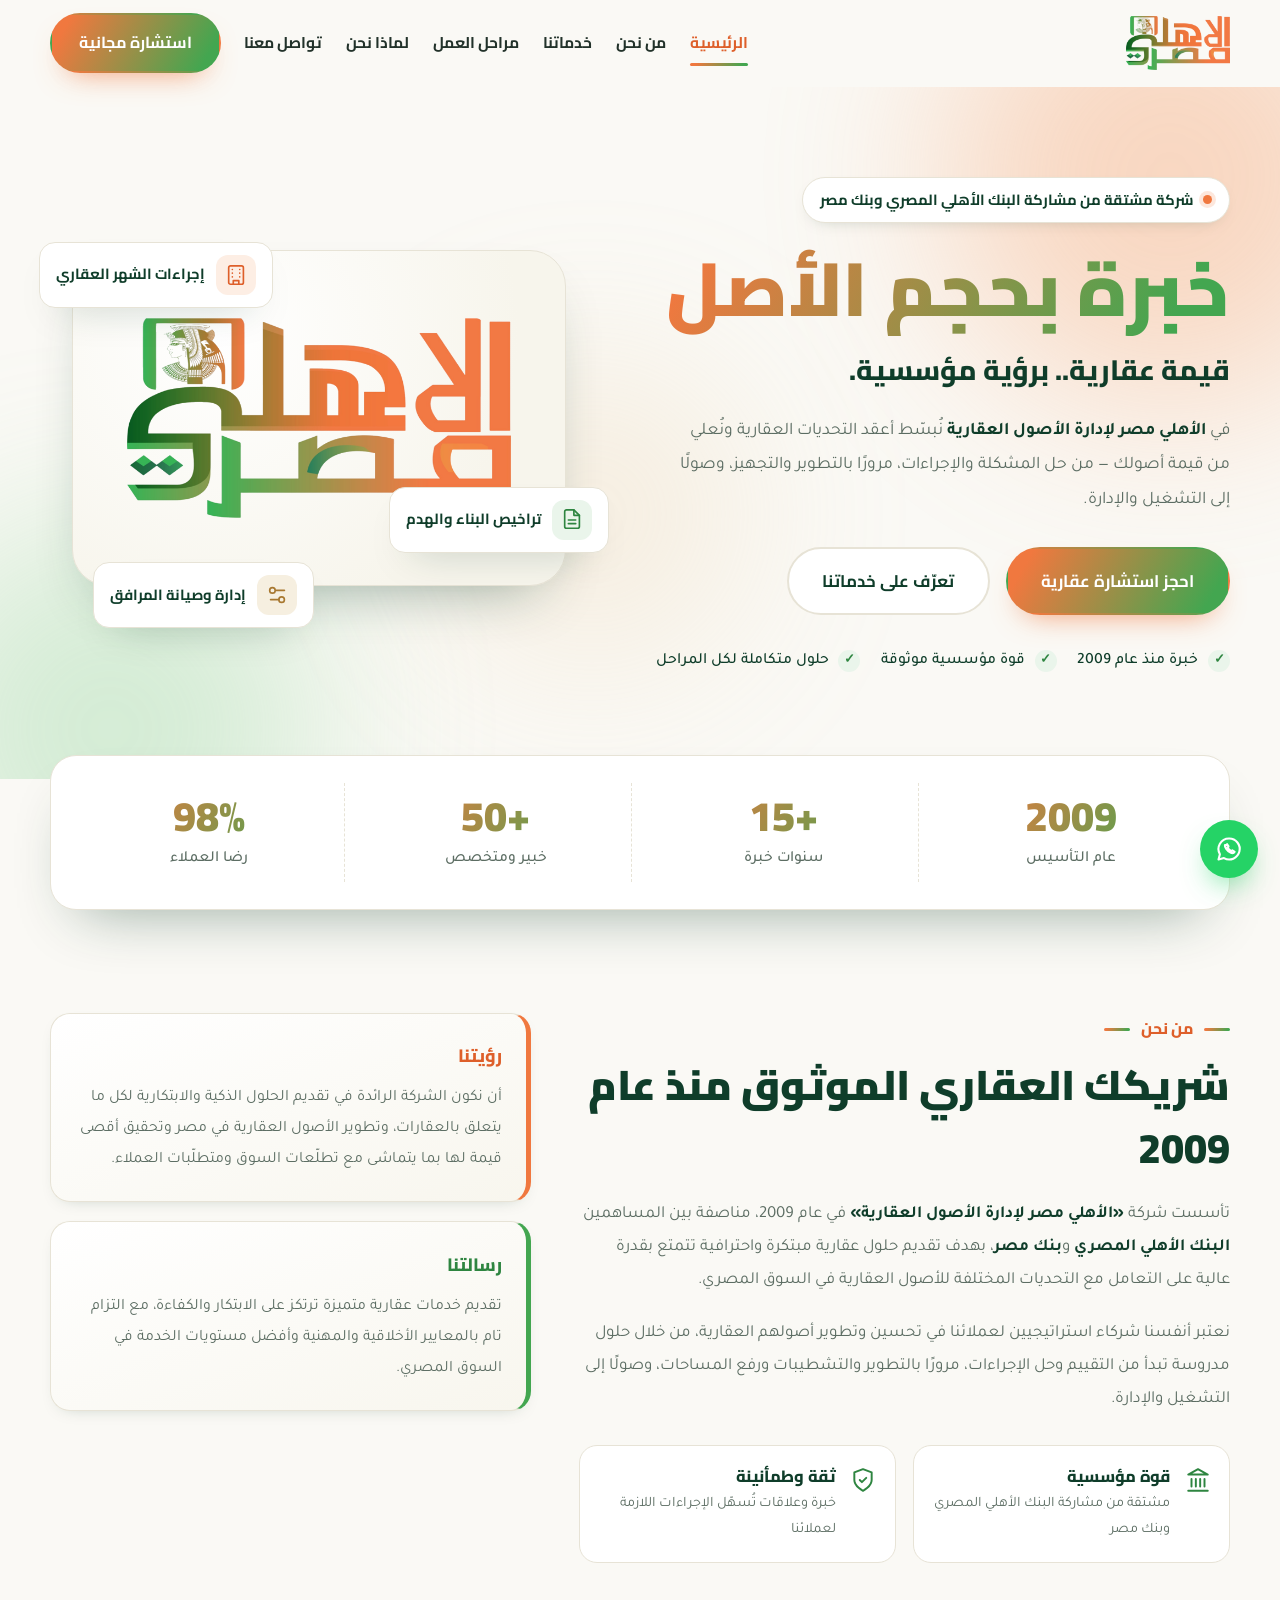
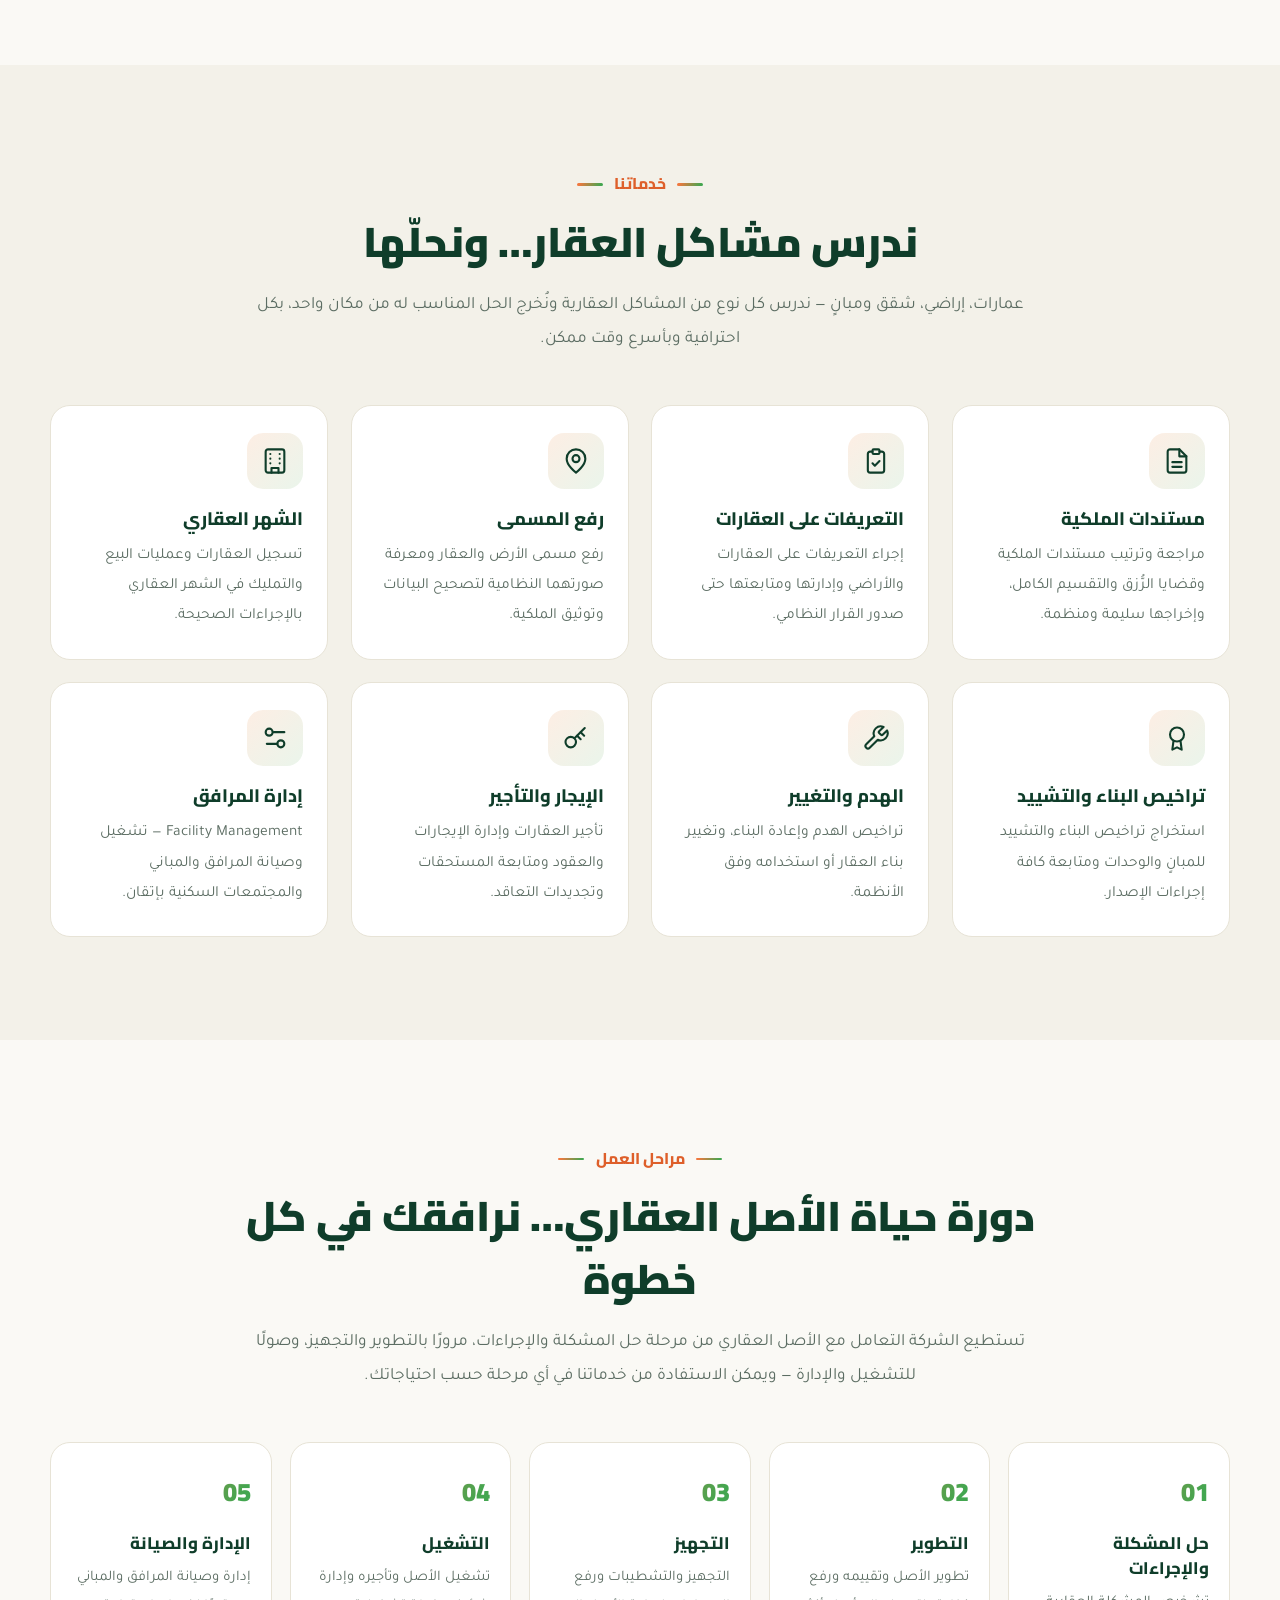
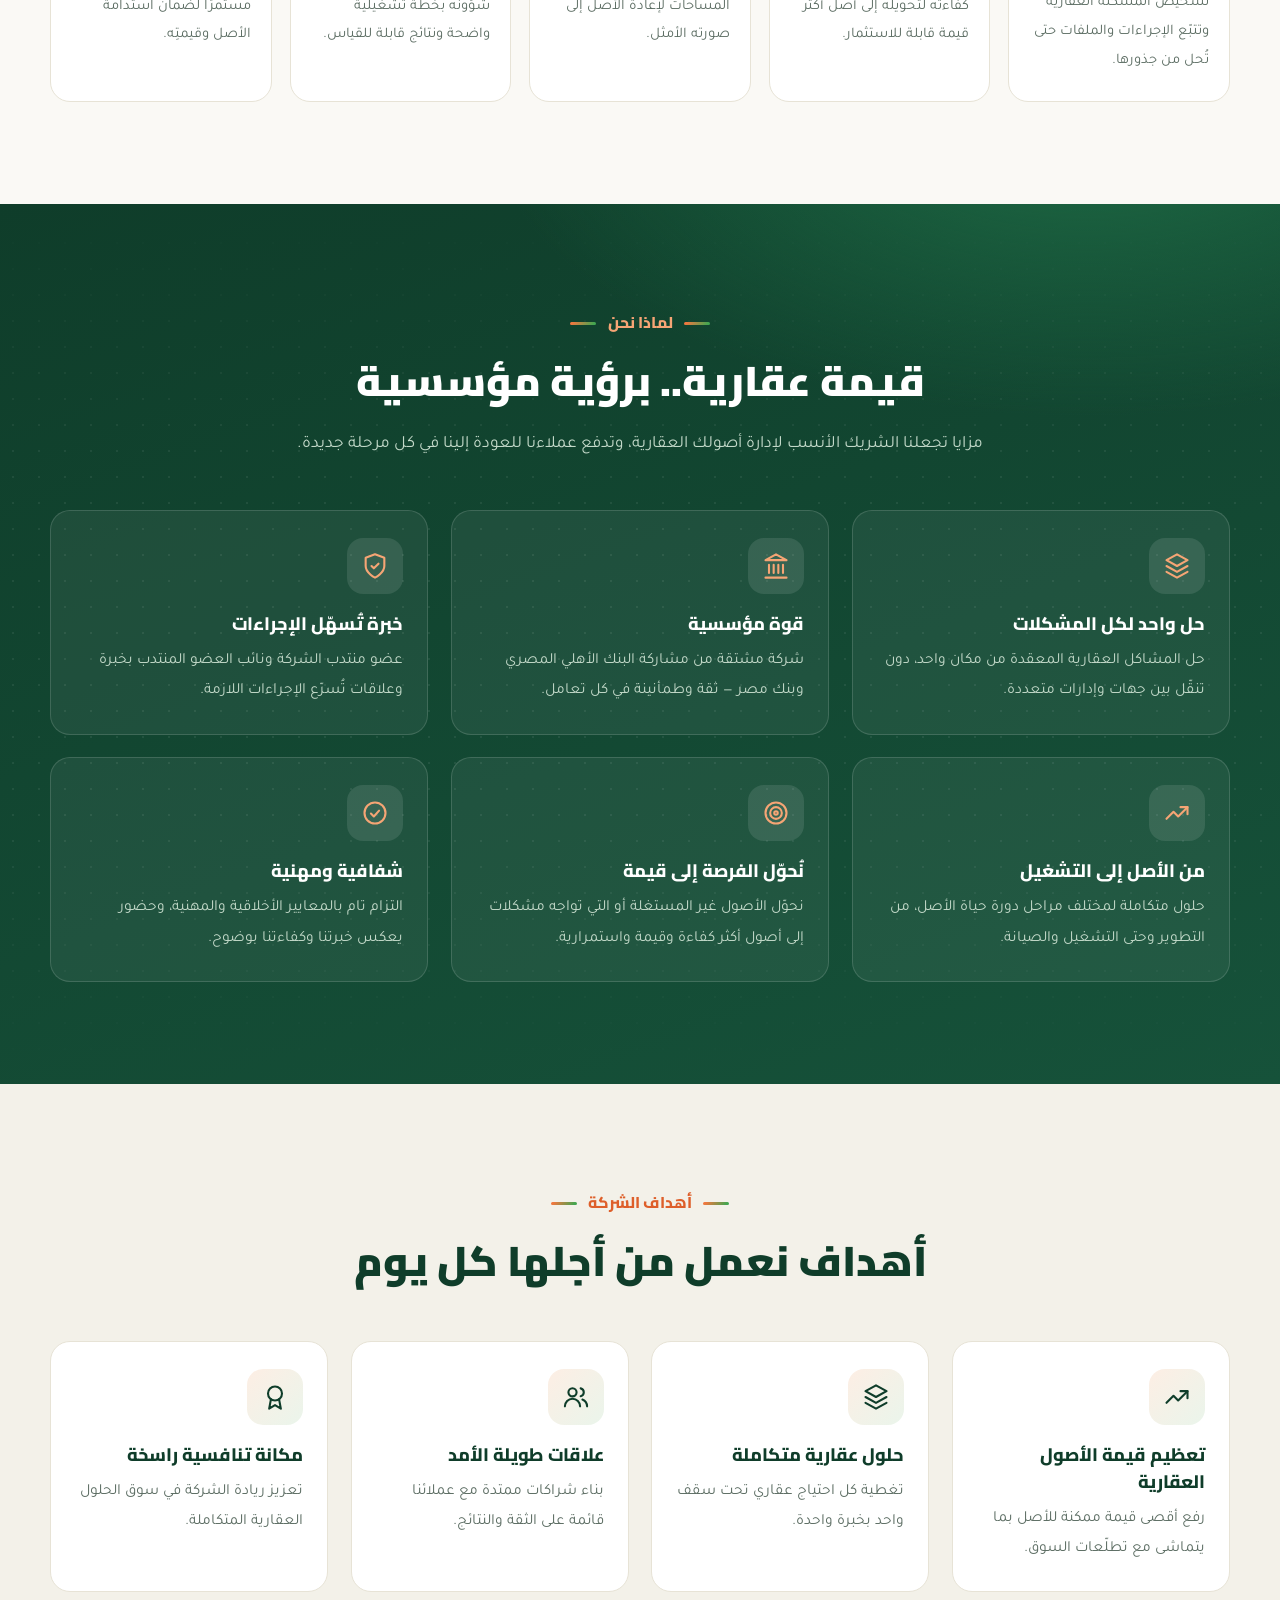
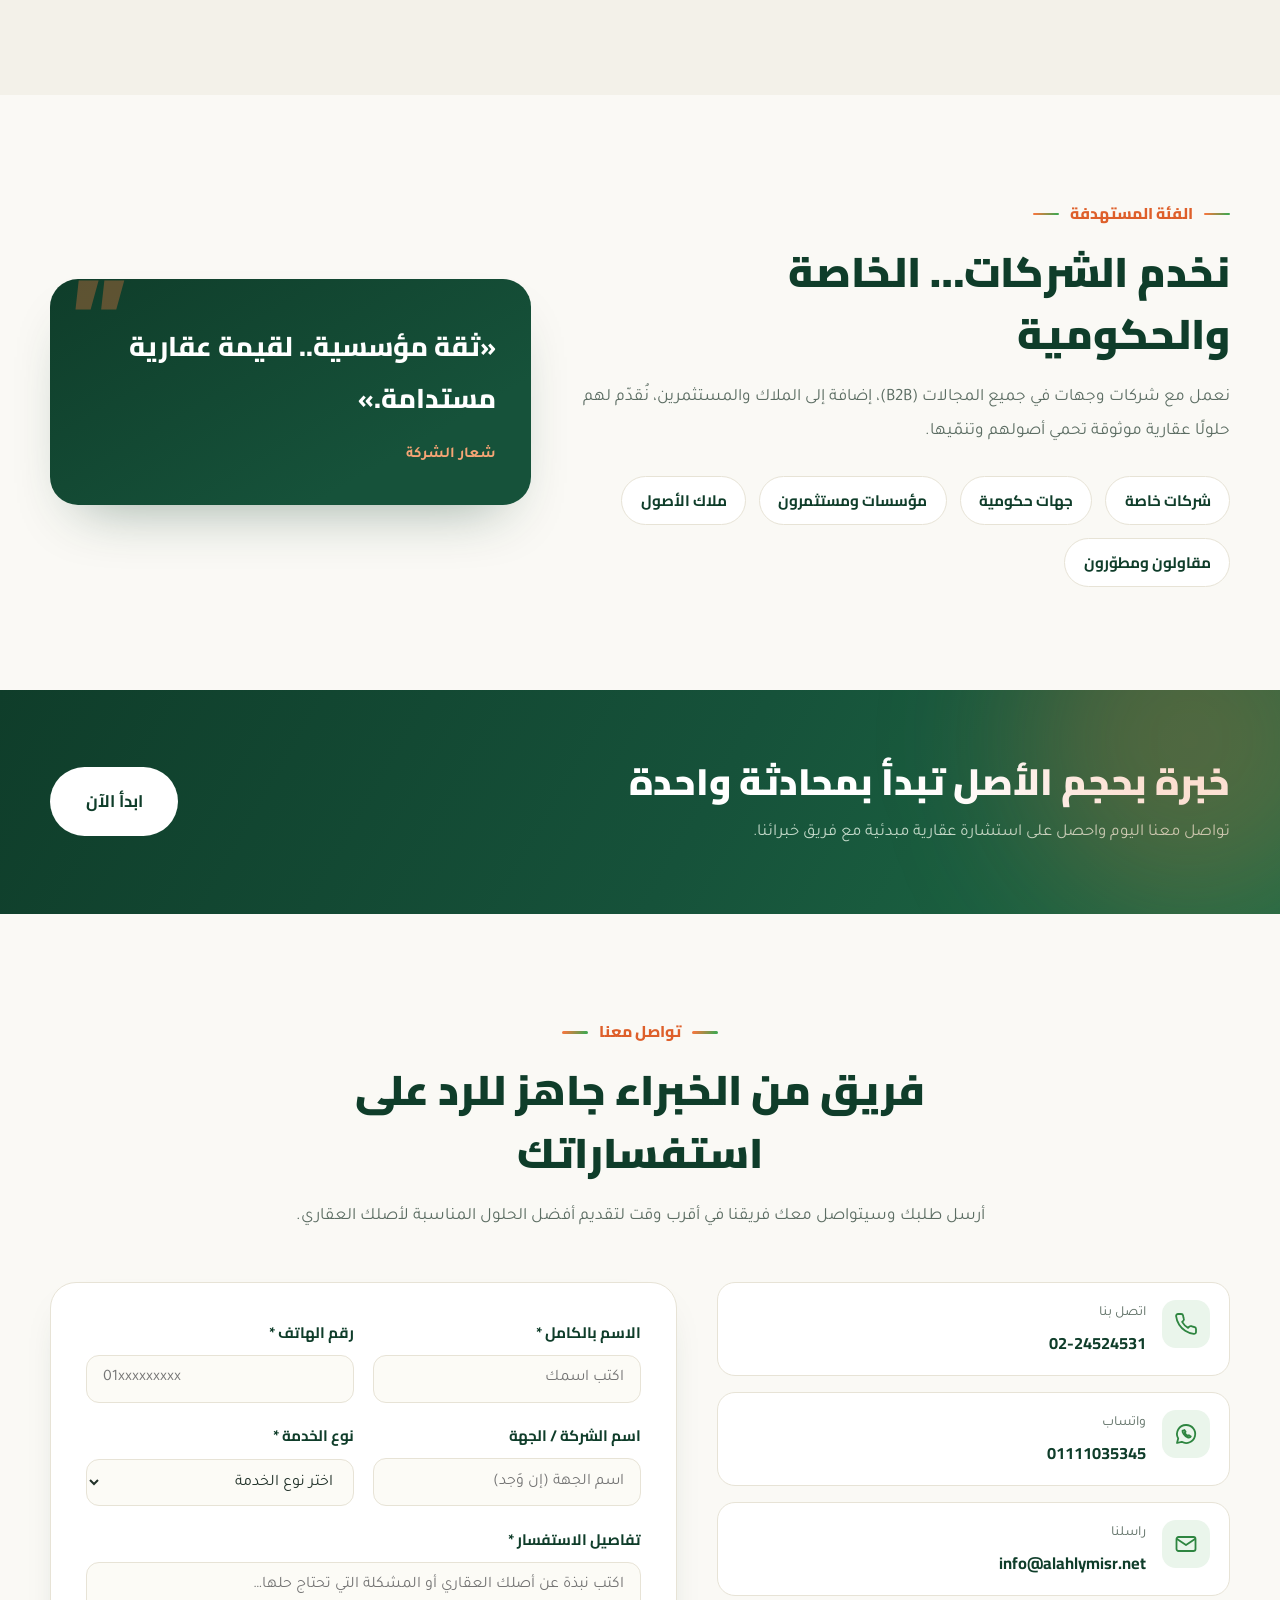
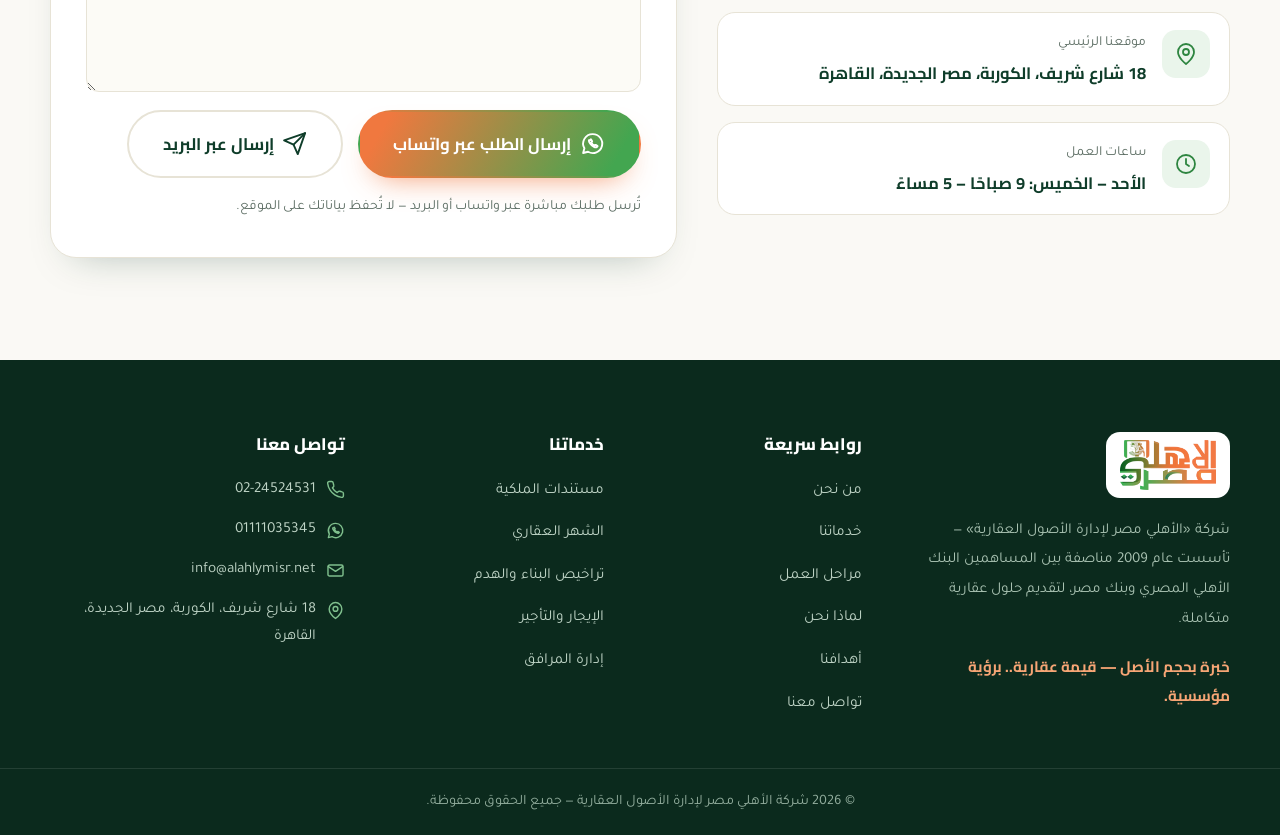
==== commit 317de1f1: "Add admin dashboard for content management via Supabase - New /admin/ page: email+password login, Ar" ====
--- a/index.html
+++ b/index.html
@@ -582,6 +582,8 @@
   <svg class="ico"><use href="#i-arrow-up"/></svg>
 </button>
 
+<script src="js/content-default.js"></script>
+<script src="js/content.js"></script>
 <script src="js/main.js"></script>
 </body>
 </html>
--- a/css/style.css
+++ b/css/style.css
@@ -0,0 +1,740 @@
+/* ---------- الخطوط (مستضافة محليًا) ---------- */
+@font-face {
+  font-family: 'Cairo';
+  font-style: normal;
+  font-weight: 600;
+  font-display: swap;
+  src: url('../assets/fonts/cairo-var-arabic.woff2') format('woff2');
+  unicode-range: U+0600-06FF, U+0750-077F, U+0870-0891, U+0897-08E1, U+08E3-08FF, U+200C-200E, U+2010-2011, U+204F, U+2E41, U+FB50-FDFF, U+FE70-FE74, U+FE76-FEFC, U+102E0-102FB, U+10E60-10E7E, U+10EC2-10EC7, U+10EC9-10EEE, U+10EF0-10EFF, U+1EE00-1EE03, U+1EE05-1EE1F, U+1EE21-1EE22, U+1EE24, U+1EE27, U+1EE29-1EE32, U+1EE34-1EE37, U+1EE39, U+1EE3B, U+1EE42, U+1EE47, U+1EE49, U+1EE4B, U+1EE4D-1EE4F, U+1EE51-1EE52, U+1EE54, U+1EE57, U+1EE59, U+1EE5B, U+1EE5D, U+1EE5F, U+1EE61-1EE62, U+1EE64, U+1EE67-1EE6A, U+1EE6C-1EE72, U+1EE74-1EE77, U+1EE79-1EE7C, U+1EE7E, U+1EE80-1EE89, U+1EE8B-1EE9B, U+1EEA1-1EEA3, U+1EEA5-1EEA9, U+1EEAB-1EEBB, U+1EEF0-1EEF1;
+}
+@font-face {
+  font-family: 'Cairo';
+  font-style: normal;
+  font-weight: 600;
+  font-display: swap;
+  src: url('../assets/fonts/cairo-var-latin-ext.woff2') format('woff2');
+  unicode-range: U+0100-02BA, U+02BD-02C5, U+02C7-02CC, U+02CE-02D7, U+02DD-02FF, U+0304, U+0308, U+0329, U+1D00-1DBF, U+1E00-1E9F, U+1EF2-1EFF, U+2020, U+20A0-20AB, U+20AD-20C4, U+2113, U+2C60-2C7F, U+A720-A7FF;
+}
+@font-face {
+  font-family: 'Cairo';
+  font-style: normal;
+  font-weight: 600;
+  font-display: swap;
+  src: url('../assets/fonts/cairo-var-latin.woff2') format('woff2');
+  unicode-range: U+0000-00FF, U+0131, U+0152-0153, U+02BB-02BC, U+02C6, U+02DA, U+02DC, U+0304, U+0308, U+0329, U+2000-206F, U+20AC, U+2122, U+2191, U+2193, U+2212, U+2215, U+FEFF, U+FFFD;
+}
+@font-face {
+  font-family: 'Cairo';
+  font-style: normal;
+  font-weight: 700;
+  font-display: swap;
+  src: url('../assets/fonts/cairo-var-arabic.woff2') format('woff2');
+  unicode-range: U+0600-06FF, U+0750-077F, U+0870-0891, U+0897-08E1, U+08E3-08FF, U+200C-200E, U+2010-2011, U+204F, U+2E41, U+FB50-FDFF, U+FE70-FE74, U+FE76-FEFC, U+102E0-102FB, U+10E60-10E7E, U+10EC2-10EC7, U+10EC9-10EEE, U+10EF0-10EFF, U+1EE00-1EE03, U+1EE05-1EE1F, U+1EE21-1EE22, U+1EE24, U+1EE27, U+1EE29-1EE32, U+1EE34-1EE37, U+1EE39, U+1EE3B, U+1EE42, U+1EE47, U+1EE49, U+1EE4B, U+1EE4D-1EE4F, U+1EE51-1EE52, U+1EE54, U+1EE57, U+1EE59, U+1EE5B, U+1EE5D, U+1EE5F, U+1EE61-1EE62, U+1EE64, U+1EE67-1EE6A, U+1EE6C-1EE72, U+1EE74-1EE77, U+1EE79-1EE7C, U+1EE7E, U+1EE80-1EE89, U+1EE8B-1EE9B, U+1EEA1-1EEA3, U+1EEA5-1EEA9, U+1EEAB-1EEBB, U+1EEF0-1EEF1;
+}
+@font-face {
+  font-family: 'Cairo';
+  font-style: normal;
+  font-weight: 700;
+  font-display: swap;
+  src: url('../assets/fonts/cairo-var-latin-ext.woff2') format('woff2');
+  unicode-range: U+0100-02BA, U+02BD-02C5, U+02C7-02CC, U+02CE-02D7, U+02DD-02FF, U+0304, U+0308, U+0329, U+1D00-1DBF, U+1E00-1E9F, U+1EF2-1EFF, U+2020, U+20A0-20AB, U+20AD-20C4, U+2113, U+2C60-2C7F, U+A720-A7FF;
+}
+@font-face {
+  font-family: 'Cairo';
+  font-style: normal;
+  font-weight: 700;
+  font-display: swap;
+  src: url('../assets/fonts/cairo-var-latin.woff2') format('woff2');
+  unicode-range: U+0000-00FF, U+0131, U+0152-0153, U+02BB-02BC, U+02C6, U+02DA, U+02DC, U+0304, U+0308, U+0329, U+2000-206F, U+20AC, U+2122, U+2191, U+2193, U+2212, U+2215, U+FEFF, U+FFFD;
+}
+@font-face {
+  font-family: 'Cairo';
+  font-style: normal;
+  font-weight: 800;
+  font-display: swap;
+  src: url('../assets/fonts/cairo-var-arabic.woff2') format('woff2');
+  unicode-range: U+0600-06FF, U+0750-077F, U+0870-0891, U+0897-08E1, U+08E3-08FF, U+200C-200E, U+2010-2011, U+204F, U+2E41, U+FB50-FDFF, U+FE70-FE74, U+FE76-FEFC, U+102E0-102FB, U+10E60-10E7E, U+10EC2-10EC7, U+10EC9-10EEE, U+10EF0-10EFF, U+1EE00-1EE03, U+1EE05-1EE1F, U+1EE21-1EE22, U+1EE24, U+1EE27, U+1EE29-1EE32, U+1EE34-1EE37, U+1EE39, U+1EE3B, U+1EE42, U+1EE47, U+1EE49, U+1EE4B, U+1EE4D-1EE4F, U+1EE51-1EE52, U+1EE54, U+1EE57, U+1EE59, U+1EE5B, U+1EE5D, U+1EE5F, U+1EE61-1EE62, U+1EE64, U+1EE67-1EE6A, U+1EE6C-1EE72, U+1EE74-1EE77, U+1EE79-1EE7C, U+1EE7E, U+1EE80-1EE89, U+1EE8B-1EE9B, U+1EEA1-1EEA3, U+1EEA5-1EEA9, U+1EEAB-1EEBB, U+1EEF0-1EEF1;
+}
+@font-face {
+  font-family: 'Cairo';
+  font-style: normal;
+  font-weight: 800;
+  font-display: swap;
+  src: url('../assets/fonts/cairo-var-latin-ext.woff2') format('woff2');
+  unicode-range: U+0100-02BA, U+02BD-02C5, U+02C7-02CC, U+02CE-02D7, U+02DD-02FF, U+0304, U+0308, U+0329, U+1D00-1DBF, U+1E00-1E9F, U+1EF2-1EFF, U+2020, U+20A0-20AB, U+20AD-20C4, U+2113, U+2C60-2C7F, U+A720-A7FF;
+}
+@font-face {
+  font-family: 'Cairo';
+  font-style: normal;
+  font-weight: 800;
+  font-display: swap;
+  src: url('../assets/fonts/cairo-var-latin.woff2') format('woff2');
+  unicode-range: U+0000-00FF, U+0131, U+0152-0153, U+02BB-02BC, U+02C6, U+02DA, U+02DC, U+0304, U+0308, U+0329, U+2000-206F, U+20AC, U+2122, U+2191, U+2193, U+2212, U+2215, U+FEFF, U+FFFD;
+}
+@font-face {
+  font-family: 'Cairo';
+  font-style: normal;
+  font-weight: 900;
+  font-display: swap;
+  src: url('../assets/fonts/cairo-var-arabic.woff2') format('woff2');
+  unicode-range: U+0600-06FF, U+0750-077F, U+0870-0891, U+0897-08E1, U+08E3-08FF, U+200C-200E, U+2010-2011, U+204F, U+2E41, U+FB50-FDFF, U+FE70-FE74, U+FE76-FEFC, U+102E0-102FB, U+10E60-10E7E, U+10EC2-10EC7, U+10EC9-10EEE, U+10EF0-10EFF, U+1EE00-1EE03, U+1EE05-1EE1F, U+1EE21-1EE22, U+1EE24, U+1EE27, U+1EE29-1EE32, U+1EE34-1EE37, U+1EE39, U+1EE3B, U+1EE42, U+1EE47, U+1EE49, U+1EE4B, U+1EE4D-1EE4F, U+1EE51-1EE52, U+1EE54, U+1EE57, U+1EE59, U+1EE5B, U+1EE5D, U+1EE5F, U+1EE61-1EE62, U+1EE64, U+1EE67-1EE6A, U+1EE6C-1EE72, U+1EE74-1EE77, U+1EE79-1EE7C, U+1EE7E, U+1EE80-1EE89, U+1EE8B-1EE9B, U+1EEA1-1EEA3, U+1EEA5-1EEA9, U+1EEAB-1EEBB, U+1EEF0-1EEF1;
+}
+@font-face {
+  font-family: 'Cairo';
+  font-style: normal;
+  font-weight: 900;
+  font-display: swap;
+  src: url('../assets/fonts/cairo-var-latin-ext.woff2') format('woff2');
+  unicode-range: U+0100-02BA, U+02BD-02C5, U+02C7-02CC, U+02CE-02D7, U+02DD-02FF, U+0304, U+0308, U+0329, U+1D00-1DBF, U+1E00-1E9F, U+1EF2-1EFF, U+2020, U+20A0-20AB, U+20AD-20C4, U+2113, U+2C60-2C7F, U+A720-A7FF;
+}
+@font-face {
+  font-family: 'Cairo';
+  font-style: normal;
+  font-weight: 900;
+  font-display: swap;
+  src: url('../assets/fonts/cairo-var-latin.woff2') format('woff2');
+  unicode-range: U+0000-00FF, U+0131, U+0152-0153, U+02BB-02BC, U+02C6, U+02DA, U+02DC, U+0304, U+0308, U+0329, U+2000-206F, U+20AC, U+2122, U+2191, U+2193, U+2212, U+2215, U+FEFF, U+FFFD;
+}
+@font-face {
+  font-family: 'Tajawal';
+  font-style: normal;
+  font-weight: 400;
+  font-display: swap;
+  src: url('../assets/fonts/tajawal-400-arabic.woff2') format('woff2');
+  unicode-range: U+0600-06FF, U+0750-077F, U+0870-0891, U+0897-08E1, U+08E3-08FF, U+200C-200E, U+2010-2011, U+204F, U+2E41, U+FB50-FDFF, U+FE70-FE74, U+FE76-FEFC, U+102E0-102FB, U+10E60-10E7E, U+10EC2-10EC7, U+10EC9-10EEE, U+10EF0-10EFF, U+1EE00-1EE03, U+1EE05-1EE1F, U+1EE21-1EE22, U+1EE24, U+1EE27, U+1EE29-1EE32, U+1EE34-1EE37, U+1EE39, U+1EE3B, U+1EE42, U+1EE47, U+1EE49, U+1EE4B, U+1EE4D-1EE4F, U+1EE51-1EE52, U+1EE54, U+1EE57, U+1EE59, U+1EE5B, U+1EE5D, U+1EE5F, U+1EE61-1EE62, U+1EE64, U+1EE67-1EE6A, U+1EE6C-1EE72, U+1EE74-1EE77, U+1EE79-1EE7C, U+1EE7E, U+1EE80-1EE89, U+1EE8B-1EE9B, U+1EEA1-1EEA3, U+1EEA5-1EEA9, U+1EEAB-1EEBB, U+1EEF0-1EEF1;
+}
+@font-face {
+  font-family: 'Tajawal';
+  font-style: normal;
+  font-weight: 400;
+  font-display: swap;
+  src: url('../assets/fonts/tajawal-400-latin.woff2') format('woff2');
+  unicode-range: U+0000-00FF, U+0131, U+0152-0153, U+02BB-02BC, U+02C6, U+02DA, U+02DC, U+0304, U+0308, U+0329, U+2000-206F, U+20AC, U+2122, U+2191, U+2193, U+2212, U+2215, U+FEFF, U+FFFD;
+}
+@font-face {
+  font-family: 'Tajawal';
+  font-style: normal;
+  font-weight: 500;
+  font-display: swap;
+  src: url('../assets/fonts/tajawal-500-arabic.woff2') format('woff2');
+  unicode-range: U+0600-06FF, U+0750-077F, U+0870-0891, U+0897-08E1, U+08E3-08FF, U+200C-200E, U+2010-2011, U+204F, U+2E41, U+FB50-FDFF, U+FE70-FE74, U+FE76-FEFC, U+102E0-102FB, U+10E60-10E7E, U+10EC2-10EC7, U+10EC9-10EEE, U+10EF0-10EFF, U+1EE00-1EE03, U+1EE05-1EE1F, U+1EE21-1EE22, U+1EE24, U+1EE27, U+1EE29-1EE32, U+1EE34-1EE37, U+1EE39, U+1EE3B, U+1EE42, U+1EE47, U+1EE49, U+1EE4B, U+1EE4D-1EE4F, U+1EE51-1EE52, U+1EE54, U+1EE57, U+1EE59, U+1EE5B, U+1EE5D, U+1EE5F, U+1EE61-1EE62, U+1EE64, U+1EE67-1EE6A, U+1EE6C-1EE72, U+1EE74-1EE77, U+1EE79-1EE7C, U+1EE7E, U+1EE80-1EE89, U+1EE8B-1EE9B, U+1EEA1-1EEA3, U+1EEA5-1EEA9, U+1EEAB-1EEBB, U+1EEF0-1EEF1;
+}
+@font-face {
+  font-family: 'Tajawal';
+  font-style: normal;
+  font-weight: 500;
+  font-display: swap;
+  src: url('../assets/fonts/tajawal-500-latin.woff2') format('woff2');
+  unicode-range: U+0000-00FF, U+0131, U+0152-0153, U+02BB-02BC, U+02C6, U+02DA, U+02DC, U+0304, U+0308, U+0329, U+2000-206F, U+20AC, U+2122, U+2191, U+2193, U+2212, U+2215, U+FEFF, U+FFFD;
+}
+@font-face {
+  font-family: 'Tajawal';
+  font-style: normal;
+  font-weight: 700;
+  font-display: swap;
+  src: url('../assets/fonts/tajawal-700-arabic.woff2') format('woff2');
+  unicode-range: U+0600-06FF, U+0750-077F, U+0870-0891, U+0897-08E1, U+08E3-08FF, U+200C-200E, U+2010-2011, U+204F, U+2E41, U+FB50-FDFF, U+FE70-FE74, U+FE76-FEFC, U+102E0-102FB, U+10E60-10E7E, U+10EC2-10EC7, U+10EC9-10EEE, U+10EF0-10EFF, U+1EE00-1EE03, U+1EE05-1EE1F, U+1EE21-1EE22, U+1EE24, U+1EE27, U+1EE29-1EE32, U+1EE34-1EE37, U+1EE39, U+1EE3B, U+1EE42, U+1EE47, U+1EE49, U+1EE4B, U+1EE4D-1EE4F, U+1EE51-1EE52, U+1EE54, U+1EE57, U+1EE59, U+1EE5B, U+1EE5D, U+1EE5F, U+1EE61-1EE62, U+1EE64, U+1EE67-1EE6A, U+1EE6C-1EE72, U+1EE74-1EE77, U+1EE79-1EE7C, U+1EE7E, U+1EE80-1EE89, U+1EE8B-1EE9B, U+1EEA1-1EEA3, U+1EEA5-1EEA9, U+1EEAB-1EEBB, U+1EEF0-1EEF1;
+}
+@font-face {
+  font-family: 'Tajawal';
+  font-style: normal;
+  font-weight: 700;
+  font-display: swap;
+  src: url('../assets/fonts/tajawal-700-latin.woff2') format('woff2');
+  unicode-range: U+0000-00FF, U+0131, U+0152-0153, U+02BB-02BC, U+02C6, U+02DA, U+02DC, U+0304, U+0308, U+0329, U+2000-206F, U+20AC, U+2122, U+2191, U+2193, U+2212, U+2215, U+FEFF, U+FFFD;
+}
+@font-face {
+  font-family: 'Tajawal';
+  font-style: normal;
+  font-weight: 800;
+  font-display: swap;
+  src: url('../assets/fonts/tajawal-800-arabic.woff2') format('woff2');
+  unicode-range: U+0600-06FF, U+0750-077F, U+0870-0891, U+0897-08E1, U+08E3-08FF, U+200C-200E, U+2010-2011, U+204F, U+2E41, U+FB50-FDFF, U+FE70-FE74, U+FE76-FEFC, U+102E0-102FB, U+10E60-10E7E, U+10EC2-10EC7, U+10EC9-10EEE, U+10EF0-10EFF, U+1EE00-1EE03, U+1EE05-1EE1F, U+1EE21-1EE22, U+1EE24, U+1EE27, U+1EE29-1EE32, U+1EE34-1EE37, U+1EE39, U+1EE3B, U+1EE42, U+1EE47, U+1EE49, U+1EE4B, U+1EE4D-1EE4F, U+1EE51-1EE52, U+1EE54, U+1EE57, U+1EE59, U+1EE5B, U+1EE5D, U+1EE5F, U+1EE61-1EE62, U+1EE64, U+1EE67-1EE6A, U+1EE6C-1EE72, U+1EE74-1EE77, U+1EE79-1EE7C, U+1EE7E, U+1EE80-1EE89, U+1EE8B-1EE9B, U+1EEA1-1EEA3, U+1EEA5-1EEA9, U+1EEAB-1EEBB, U+1EEF0-1EEF1;
+}
+@font-face {
+  font-family: 'Tajawal';
+  font-style: normal;
+  font-weight: 800;
+  font-display: swap;
+  src: url('../assets/fonts/tajawal-800-latin.woff2') format('woff2');
+  unicode-range: U+0000-00FF, U+0131, U+0152-0153, U+02BB-02BC, U+02C6, U+02DA, U+02DC, U+0304, U+0308, U+0329, U+2000-206F, U+20AC, U+2122, U+2191, U+2193, U+2212, U+2215, U+FEFF, U+FFFD;
+}
+
+/* ============================================================
+   الأهلي مصر لإدارة الأصول العقارية — التنسيقات
+   لوحة الألوان مأخوذة من الشعار: برتقالي + أخضر + ذهبي
+   ============================================================ */
+
+:root {
+  --orange: #F0783F;
+  --orange-600: #DE5F2A;
+  --orange-100: #FDEEE4;
+  --green: #43A650;
+  --green-700: #2E8540;
+  --green-100: #EAF5EB;
+  --gold: #A87830;
+  --forest: #0F3D2A;
+  --forest-2: #16523A;
+  --bg: #FAF9F5;
+  --bg-alt: #F3F1E9;
+  --surface: #FFFFFF;
+  --ink: #22322A;
+  --muted: #5C6D63;
+  --line: #E7E3D6;
+  --radius: 20px;
+  --container: 1180px;
+  --font-head: 'Cairo', 'Tajawal', sans-serif;
+  --font-body: 'Tajawal', 'Cairo', sans-serif;
+  --grad: linear-gradient(120deg, var(--orange) 10%, var(--green) 90%);
+  --shadow-sm: 0 6px 18px -12px rgba(15, 61, 42, .35);
+  --shadow-md: 0 18px 40px -24px rgba(15, 61, 42, .35);
+  --shadow-lg: 0 28px 60px -30px rgba(15, 61, 42, .45);
+}
+
+* { box-sizing: border-box; }
+
+html {
+  scroll-behavior: smooth;
+  scroll-padding-top: 96px;
+}
+
+body {
+  margin: 0;
+  font-family: var(--font-body);
+  font-size: 16.5px;
+  line-height: 1.95;
+  color: var(--ink);
+  background: var(--bg);
+  -webkit-font-smoothing: antialiased;
+  overflow-x: hidden;
+}
+
+h1, h2, h3, h4 { font-family: var(--font-head); line-height: 1.5; margin: 0; }
+p { margin: 0; }
+img { max-width: 100%; display: block; }
+a { color: inherit; }
+ul, ol { margin: 0; padding: 0; }
+
+.container {
+  width: min(100% - 2.5rem, var(--container));
+  margin-inline: auto;
+}
+
+.sprite { position: absolute; width: 0; height: 0; overflow: hidden; }
+.ico { width: 1.5em; height: 1.5em; flex: none; }
+
+.skip-link {
+  position: absolute; inset-inline-start: -999px; top: 0;
+  background: var(--forest); color: #fff; padding: .7rem 1.2rem; z-index: 200;
+}
+.skip-link:focus { inset-inline-start: 0; }
+
+/* ---------- الأزرار ---------- */
+.btn {
+  display: inline-flex; align-items: center; justify-content: center; gap: .55rem;
+  font-family: var(--font-head); font-weight: 700; font-size: 1rem;
+  padding: .8rem 1.7rem; border-radius: 999px;
+  border: 2px solid transparent; cursor: pointer; text-decoration: none;
+  transition: transform .25s ease, box-shadow .25s ease, background .25s ease, color .25s ease, border-color .25s ease;
+}
+.btn--primary {
+  background: var(--grad); color: #fff;
+  box-shadow: 0 14px 30px -16px rgba(240, 120, 63, .8);
+}
+.btn--primary:hover { transform: translateY(-3px); box-shadow: 0 20px 36px -16px rgba(240, 120, 63, .85); }
+.btn--ghost { background: var(--surface); color: var(--forest); border-color: var(--line); }
+.btn--ghost:hover { border-color: var(--green); color: var(--green-700); transform: translateY(-3px); }
+.btn--light { background: #fff; color: var(--forest); }
+.btn--light:hover { transform: translateY(-3px); box-shadow: 0 18px 34px -18px rgba(0, 0, 0, .5); }
+.btn--lg { padding: 1rem 2.1rem; font-size: 1.05rem; }
+
+/* ---------- الهيدر ---------- */
+.header {
+  position: sticky; top: 0; z-index: 80;
+  background: rgba(250, 249, 245, .88);
+  backdrop-filter: blur(14px);
+  border-bottom: 1px solid transparent;
+  transition: border-color .3s, box-shadow .3s, background .3s;
+}
+.header.is-scrolled {
+  border-color: var(--line);
+  background: rgba(250, 249, 245, .96);
+  box-shadow: 0 10px 30px -22px rgba(15, 61, 42, .6);
+}
+.header__inner { display: flex; align-items: center; gap: 1.4rem; height: 86px; }
+.brand { display: inline-flex; align-items: center; }
+.brand img { height: 54px; width: auto; }
+
+.nav { margin-inline-start: auto; }
+.nav__list { display: flex; align-items: center; gap: 1.5rem; list-style: none; }
+.nav__link {
+  position: relative; display: inline-block; padding: .35rem 0;
+  font-family: var(--font-head); font-weight: 700; font-size: .97rem;
+  color: var(--ink); text-decoration: none; transition: color .25s;
+}
+.nav__link::after {
+  content: ""; position: absolute; inset-inline: 0; bottom: -2px;
+  height: 3px; border-radius: 3px; background: var(--grad);
+  transform: scaleX(0); transform-origin: right; transition: transform .3s;
+}
+.nav__link:hover, .nav__link.is-active { color: var(--orange-600); }
+.nav__link:hover::after, .nav__link.is-active::after { transform: scaleX(1); }
+
+.burger {
+  display: none; flex-direction: column; align-items: stretch; justify-content: center; gap: 5px;
+  width: 46px; height: 46px; padding: 10px;
+  background: var(--surface); border: 1px solid var(--line);
+  border-radius: 12px; cursor: pointer;
+}
+.burger span { display: block; height: 2.5px; border-radius: 2px; background: var(--forest); transition: .3s; }
+.burger[aria-expanded="true"] span:nth-child(1) { transform: translateY(7.5px) rotate(45deg); }
+.burger[aria-expanded="true"] span:nth-child(2) { opacity: 0; }
+.burger[aria-expanded="true"] span:nth-child(3) { transform: translateY(-7.5px) rotate(-45deg); }
+
+/* ---------- البطل ---------- */
+.hero { position: relative; overflow: hidden; padding: clamp(3rem, 7vw, 6rem) 0 clamp(3.5rem, 8vw, 6.5rem); }
+.hero__bg { position: absolute; inset: 0; pointer-events: none; }
+.blob { position: absolute; border-radius: 50%; filter: blur(90px); opacity: .4; }
+.blob--orange { width: 460px; height: 460px; background: #F6A575; top: -140px; inset-inline-start: -120px; }
+.blob--green { width: 420px; height: 420px; background: #8ED49A; bottom: -160px; inset-inline-end: -100px; opacity: .35; }
+.blob--gold { width: 300px; height: 300px; background: #E8C89A; top: 40%; inset-inline-start: 42%; opacity: .25; }
+
+.hero__inner {
+  position: relative; display: grid;
+  grid-template-columns: 1.05fr .95fr; gap: 3rem; align-items: center;
+}
+.hero__eyebrow {
+  display: inline-flex; align-items: center; gap: .6rem;
+  background: var(--surface); border: 1px solid var(--line);
+  border-radius: 999px; padding: .5rem 1.05rem;
+  font-family: var(--font-head); font-weight: 700; font-size: .92rem; color: var(--forest);
+  box-shadow: var(--shadow-sm);
+}
+.hero__eyebrow .dot {
+  width: 9px; height: 9px; border-radius: 50%;
+  background: var(--orange); box-shadow: 0 0 0 4px rgba(240, 120, 63, .18);
+}
+.hero__title {
+  margin-top: 1.2rem;
+  font-size: clamp(2.7rem, 6.2vw, 4.7rem);
+  font-weight: 900; line-height: 1.25;
+  background: var(--grad);
+  -webkit-background-clip: text; background-clip: text; color: transparent;
+}
+.hero__tagline {
+  margin-top: .4rem;
+  font-family: var(--font-head); font-weight: 800;
+  font-size: clamp(1.25rem, 2.6vw, 1.75rem); color: var(--forest);
+}
+.hero__lead { margin-top: 1.1rem; max-width: 56ch; color: var(--muted); font-size: 1.1rem; }
+.hero__lead strong { color: var(--forest); }
+.hero__actions { display: flex; flex-wrap: wrap; gap: 1rem; margin-top: 1.8rem; }
+.hero__trust {
+  display: flex; flex-wrap: wrap; gap: 1.3rem; list-style: none;
+  margin-top: 1.9rem; font-weight: 500; color: var(--forest); font-size: .98rem;
+}
+.hero__trust .check {
+  display: inline-grid; place-items: center;
+  width: 22px; height: 22px; border-radius: 50%;
+  background: var(--green-100); color: var(--green-700);
+  font-size: .8rem; font-weight: 700; margin-inline-end: .35rem;
+}
+
+.hero__visual { position: relative; min-height: 420px; }
+.hero__logo-ring {
+  position: absolute; inset: 8% 4% 12% 4%;
+  display: grid; place-items: center;
+  background: radial-gradient(circle at 30% 25%, #FFFFFF 0%, #F7F5EC 70%);
+  border: 1px solid var(--line); border-radius: 36px;
+  box-shadow: var(--shadow-lg);
+}
+.hero__logo-ring img { width: 78%; height: auto; }
+
+.float-card {
+  position: absolute; display: flex; align-items: center; gap: .7rem;
+  background: var(--surface); border: 1px solid var(--line);
+  border-radius: 16px; padding: .75rem 1rem;
+  font-family: var(--font-head); font-weight: 700; font-size: .92rem; color: var(--forest);
+  box-shadow: var(--shadow-md);
+  animation: floaty 5.5s ease-in-out infinite;
+}
+.float-card__icon {
+  display: grid; place-items: center; width: 40px; height: 40px;
+  border-radius: 12px; background: var(--orange-100); color: var(--orange-600);
+}
+.float-card--1 { top: 6%; inset-inline-end: -2%; animation-delay: 0s; }
+.float-card--2 { bottom: 20%; inset-inline-start: -4%; animation-delay: 1.4s; }
+.float-card--3 { bottom: 2%; inset-inline-end: 8%; animation-delay: 2.6s; }
+.float-card--2 .float-card__icon { background: var(--green-100); color: var(--green-700); }
+.float-card--3 .float-card__icon { background: #F6EFE0; color: var(--gold); }
+
+@keyframes floaty {
+  0%, 100% { transform: translateY(0); }
+  50% { transform: translateY(-12px); }
+}
+
+/* ---------- الأرقام ---------- */
+.stats { position: relative; z-index: 5; margin-top: -1.5rem; }
+.stats__grid {
+  display: grid; grid-template-columns: repeat(4, 1fr); gap: 1rem;
+  background: var(--surface); border: 1px solid var(--line);
+  border-radius: 26px; padding: 1.7rem 1.4rem;
+  box-shadow: var(--shadow-lg);
+}
+.stat { text-align: center; padding: .4rem .6rem; }
+.stat + .stat { border-inline-start: 1px dashed var(--line); }
+.stat__num {
+  display: block; font-family: var(--font-head); font-weight: 900;
+  font-size: clamp(1.9rem, 3.4vw, 2.6rem); line-height: 1.3;
+  background: var(--grad);
+  -webkit-background-clip: text; background-clip: text; color: transparent;
+}
+.stat__label { color: var(--muted); font-size: .97rem; font-weight: 500; }
+
+/* ---------- الأقسام ---------- */
+.section { padding: clamp(3.5rem, 8vw, 6.5rem) 0; }
+.section--alt { background: var(--bg-alt); }
+
+.section__head { max-width: 800px; margin-inline: auto; text-align: center; margin-bottom: 3rem; }
+.section__eyebrow {
+  display: inline-flex; align-items: center; gap: .7rem;
+  font-family: var(--font-head); font-weight: 800; font-size: .98rem; color: var(--orange-600);
+}
+.section__eyebrow::before, .section__eyebrow::after {
+  content: ""; width: 26px; height: 2.5px; border-radius: 2px; background: var(--grad);
+}
+.section__title {
+  margin-top: .7rem;
+  font-size: clamp(1.7rem, 3.6vw, 2.6rem); font-weight: 900; color: var(--forest);
+}
+.section__desc { margin-top: 1rem; color: var(--muted); font-size: 1.08rem; }
+
+/* ---------- من نحن ---------- */
+.about__grid { display: grid; grid-template-columns: 1.15fr .85fr; gap: 3rem; align-items: start; }
+.about__text .section__title { margin-top: .6rem; }
+.about__p { margin-top: 1.2rem; color: var(--muted); font-size: 1.06rem; }
+.about__p strong { color: var(--forest); }
+.about__highlights { display: grid; grid-template-columns: 1fr 1fr; gap: 1.1rem; margin-top: 1.8rem; }
+.highlight {
+  display: flex; gap: .9rem; align-items: flex-start;
+  background: var(--surface); border: 1px solid var(--line);
+  border-radius: 18px; padding: 1.15rem;
+}
+.highlight .ico { width: 26px; height: 26px; color: var(--green-700); margin-top: .2rem; }
+.highlight h3 { font-size: 1.02rem; font-weight: 800; color: var(--forest); }
+.highlight p { font-size: .9rem; color: var(--muted); line-height: 1.8; margin-top: .2rem; }
+
+.about__side { display: grid; gap: 1.2rem; }
+.side-card {
+  background: linear-gradient(160deg, #FFFFFF 0%, #F8F6EE 100%);
+  border: 1px solid var(--line); border-inline-start: 5px solid var(--orange);
+  border-radius: 20px; padding: 1.6rem 1.5rem;
+  box-shadow: var(--shadow-sm);
+}
+.side-card--alt { border-inline-start-color: var(--green); }
+.side-card__badge {
+  display: block; margin-bottom: .55rem;
+  font-family: var(--font-head); font-weight: 800; font-size: 1.12rem; color: var(--orange-600);
+}
+.side-card--alt .side-card__badge { color: var(--green-700); }
+.side-card p { color: var(--muted); font-size: .99rem; }
+
+/* ---------- البطاقات ---------- */
+.cards { display: grid; gap: 1.4rem; }
+.cards--3 { grid-template-columns: repeat(3, 1fr); }
+.cards--4 { grid-template-columns: repeat(4, 1fr); }
+
+.card {
+  position: relative; background: var(--surface);
+  border: 1px solid var(--line); border-radius: var(--radius);
+  padding: 1.7rem 1.5rem;
+  transition: transform .3s ease, box-shadow .3s ease, border-color .3s ease;
+}
+.card:hover {
+  transform: translateY(-6px);
+  border-color: rgba(240, 120, 63, .45);
+  box-shadow: var(--shadow-lg);
+}
+.card__icon {
+  display: grid; place-items: center; width: 56px; height: 56px;
+  margin-bottom: 1rem; border-radius: 16px;
+  background: linear-gradient(135deg, var(--orange-100), var(--green-100));
+  color: var(--forest);
+  transition: transform .3s ease;
+}
+.card:hover .card__icon { transform: scale(1.08) rotate(-4deg); }
+.card__icon .ico { width: 28px; height: 28px; }
+.card__title { font-size: 1.13rem; font-weight: 800; color: var(--forest); }
+.card__text { margin-top: .55rem; color: var(--muted); font-size: .97rem; }
+
+/* ---------- مراحل العمل ---------- */
+.process {
+  list-style: none; display: grid; grid-template-columns: repeat(5, 1fr);
+  gap: 1.1rem; counter-reset: step;
+}
+.process__item {
+  background: var(--surface); border: 1px solid var(--line);
+  border-radius: var(--radius); padding: 1.6rem 1.25rem;
+  transition: transform .3s ease, box-shadow .3s ease, border-color .3s ease;
+}
+.process__item:hover { transform: translateY(-6px); box-shadow: var(--shadow-lg); border-color: rgba(67, 166, 80, .5); }
+.process__num {
+  display: block; margin-bottom: .8rem;
+  font-family: var(--font-head); font-weight: 900; font-size: 1.6rem;
+  background: var(--grad); -webkit-background-clip: text; background-clip: text; color: transparent;
+}
+.process__item h3 { font-size: 1.05rem; font-weight: 800; color: var(--forest); }
+.process__item p { margin-top: .5rem; font-size: .92rem; color: var(--muted); }
+
+/* ---------- لماذا نحن (قسم أخضر داكن) ---------- */
+.section--forest {
+  position: relative; overflow: hidden;
+  background: radial-gradient(1000px 500px at 85% -10%, #1E6B45 0%, transparent 60%),
+              linear-gradient(160deg, var(--forest) 0%, var(--forest-2) 100%);
+}
+.section--forest::before {
+  content: ""; position: absolute; inset: 0; pointer-events: none;
+  background-image: radial-gradient(rgba(255, 255, 255, .07) 1.2px, transparent 1.2px);
+  background-size: 26px 26px;
+  mask-image: linear-gradient(to bottom, transparent, #000 30%, #000 70%, transparent);
+}
+.section--forest .container { position: relative; }
+.section__head--light .section__title { color: #FFFFFF; }
+.section__head--light .section__desc { color: #C3D9C9; }
+.section__head--light .section__eyebrow { color: #F6A575; }
+
+.cards--light .card {
+  background: rgba(255, 255, 255, .06);
+  border-color: rgba(255, 255, 255, .14);
+}
+.cards--light .card:hover { background: rgba(255, 255, 255, .1); border-color: rgba(246, 165, 117, .6); }
+.cards--light .card__icon { background: rgba(255, 255, 255, .1); color: #F6A575; }
+.cards--light .card__title { color: #FFFFFF; }
+.cards--light .card__text { color: #C3D9C9; }
+
+/* ---------- الفئة المستهدفة ---------- */
+.audience__grid { display: grid; grid-template-columns: 1.15fr .85fr; gap: 3rem; align-items: center; }
+.chips { display: flex; flex-wrap: wrap; gap: .8rem; list-style: none; margin-top: 1.7rem; }
+.chip {
+  background: var(--surface); border: 1px solid var(--line);
+  border-radius: 999px; padding: .55rem 1.15rem;
+  font-family: var(--font-head); font-weight: 700; font-size: .95rem; color: var(--forest);
+  transition: .25s;
+}
+.chip:hover { border-color: var(--green); background: var(--green-100); transform: translateY(-3px); }
+
+.quote {
+  position: relative; margin: 0;
+  background: linear-gradient(150deg, var(--forest) 0%, var(--forest-2) 75%);
+  border-radius: 28px; padding: 2.6rem 2.2rem 2.2rem;
+  box-shadow: var(--shadow-lg); overflow: hidden;
+}
+.quote::before {
+  content: "”"; position: absolute; top: -1.2rem; inset-inline-end: 1.4rem;
+  font-family: var(--font-head); font-size: 7rem; font-weight: 900;
+  color: rgba(240, 120, 63, .35); line-height: 1;
+}
+.quote p {
+  position: relative; font-family: var(--font-head); font-weight: 800;
+  font-size: clamp(1.3rem, 2.4vw, 1.7rem); color: #FFFFFF; line-height: 1.9;
+}
+.quote footer { margin-top: 1rem; color: #F6A575; font-size: .95rem; font-weight: 700; }
+
+/* ---------- شريط الدعوة ---------- */
+.cta-band {
+  position: relative; overflow: hidden;
+  background: linear-gradient(120deg, #0F3D2A 0%, #16523A 55%, #1E6B45 100%);
+}
+.cta-band::after {
+  content: ""; position: absolute; width: 340px; height: 340px; border-radius: 50%;
+  background: rgba(240, 120, 63, .25); filter: blur(70px);
+  top: -120px; inset-inline-start: -80px;
+}
+.cta-band__inner {
+  position: relative; display: flex; align-items: center; justify-content: space-between;
+  gap: 2rem; padding: clamp(2.6rem, 5vw, 4rem) 0;
+}
+.cta-band h2 { color: #FFFFFF; font-size: clamp(1.5rem, 3.2vw, 2.3rem); font-weight: 900; }
+.cta-band p { color: #C3D9C9; margin-top: .5rem; font-size: 1.05rem; }
+
+/* ---------- تواصل معنا ---------- */
+.contact__grid { display: grid; grid-template-columns: .9fr 1.1fr; gap: 2.5rem; align-items: start; }
+.contact__info { display: grid; gap: 1rem; }
+.info-item {
+  display: flex; gap: 1rem; align-items: flex-start;
+  background: var(--surface); border: 1px solid var(--line);
+  border-radius: 18px; padding: 1.1rem 1.2rem;
+  text-decoration: none; color: inherit;
+  transition: transform .25s ease, border-color .25s ease, box-shadow .25s ease;
+}
+a.info-item:hover {
+  transform: translateY(-4px); border-color: rgba(67, 166, 80, .55); box-shadow: var(--shadow-md);
+}
+a.info-item:hover .info-item__icon { background: var(--orange-100); color: var(--orange-600); }
+.info-item__icon {
+  display: grid; place-items: center; width: 48px; height: 48px; flex: none;
+  border-radius: 14px; background: var(--green-100); color: var(--green-700);
+  transition: .25s;
+}
+.info-item__icon .ico { width: 24px; height: 24px; }
+.info-item__body { display: grid; gap: .1rem; }
+.info-item__body small { color: var(--muted); font-size: .87rem; }
+.info-item__body b { font-family: var(--font-head); font-weight: 700; font-size: 1.03rem; color: var(--forest); line-height: 1.7; }
+
+.form {
+  background: var(--surface); border: 1px solid var(--line);
+  border-radius: 26px; padding: clamp(1.4rem, 3vw, 2.2rem);
+  box-shadow: var(--shadow-md);
+}
+.form__row { display: grid; grid-template-columns: 1fr 1fr; gap: 1.2rem; }
+.field { display: grid; gap: .45rem; margin-bottom: 1.15rem; }
+.field > span {
+  font-family: var(--font-head); font-weight: 700; font-size: .95rem; color: var(--forest);
+}
+.field input, .field select, .field textarea {
+  width: 100%; font-family: var(--font-body); font-size: 1rem; color: var(--ink);
+  background: #FCFBF6; border: 1.5px solid var(--line); border-radius: 13px;
+  padding: .85rem 1rem; transition: border-color .25s, box-shadow .25s, background .25s;
+}
+.field textarea { resize: vertical; min-height: 130px; }
+.field input:focus, .field select:focus, .field textarea:focus {
+  outline: none; background: #FFFFFF; border-color: var(--green);
+  box-shadow: 0 0 0 4px rgba(67, 166, 80, .16);
+}
+.field input.is-invalid, .field select.is-invalid, .field textarea.is-invalid {
+  border-color: #D84A3A; box-shadow: 0 0 0 4px rgba(216, 74, 58, .14);
+}
+.form__actions { display: flex; flex-wrap: wrap; gap: .9rem; margin-top: .4rem; }
+.form__note { margin-top: 1rem; font-size: .88rem; color: var(--muted); }
+.form__note.is-error { color: #C43D2E; font-weight: 700; }
+.form__note.is-success { color: var(--green-700); font-weight: 700; }
+
+/* ---------- الفوتر ---------- */
+.footer { background: #0B2A1D; color: #BFD4C6; margin-top: 0; }
+.footer__grid {
+  display: grid; grid-template-columns: 1.5fr 1fr 1fr 1.35fr; gap: 2.5rem;
+  padding: clamp(3rem, 6vw, 4.5rem) 0 3rem;
+}
+.footer__brand img {
+  height: 66px; width: auto; background: #FFFFFF;
+  padding: 8px 14px; border-radius: 14px;
+}
+.footer__brand p { margin-top: 1.1rem; font-size: .95rem; line-height: 1.95; color: #A9C2B2; }
+.footer__slogan { color: #F6A575 !important; font-family: var(--font-head); font-weight: 700; }
+.footer__col h3 { color: #FFFFFF; font-size: 1.05rem; font-weight: 800; margin-bottom: 1.1rem; }
+.footer__col ul { list-style: none; display: grid; gap: .65rem; }
+.footer__col a { color: #BFD4C6; text-decoration: none; font-size: .96rem; transition: color .25s, padding .25s; }
+.footer__col a:hover { color: #F6A575; padding-inline-start: 4px; }
+.footer__contact li { display: flex; gap: .6rem; align-items: flex-start; font-size: .95rem; }
+.footer__contact .ico { width: 19px; height: 19px; color: #7FBF8D; margin-top: .35rem; }
+.footer__contact span { line-height: 1.8; }
+.footer__bottom { border-top: 1px solid rgba(255, 255, 255, .1); padding: 1.2rem 0; text-align: center; }
+.footer__bottom p { font-size: .9rem; color: #93AE9E; }
+
+/* ---------- عناصر عائمة ---------- */
+.wa-fab {
+  position: fixed; bottom: 22px; inset-inline-start: 22px; z-index: 90;
+  display: grid; place-items: center; width: 58px; height: 58px;
+  border-radius: 50%; background: #25D366; color: #fff;
+  box-shadow: 0 14px 30px -12px rgba(37, 211, 102, .8);
+  text-decoration: none; transition: transform .25s ease;
+}
+.wa-fab .ico { width: 28px; height: 28px; }
+.wa-fab:hover { transform: scale(1.1); }
+
+.to-top {
+  position: fixed; bottom: 22px; inset-inline-end: 22px; z-index: 90;
+  display: grid; place-items: center; width: 48px; height: 48px;
+  border: 1px solid var(--line); border-radius: 50%;
+  background: var(--surface); color: var(--forest); cursor: pointer;
+  box-shadow: var(--shadow-md);
+  opacity: 0; visibility: hidden; transform: translateY(12px);
+  transition: .3s;
+}
+.to-top.is-visible { opacity: 1; visibility: visible; transform: none; }
+.to-top:hover { background: var(--forest); color: #fff; }
+
+/* ---------- ظهور العناصر عند التمرير ---------- */
+[data-reveal] {
+  opacity: 0; transform: translateY(26px);
+  transition: opacity .7s ease, transform .7s ease;
+}
+[data-reveal].is-visible { opacity: 1; transform: none; }
+.cards [data-reveal]:nth-child(2), .process [data-reveal]:nth-child(2) { transition-delay: .1s; }
+.cards [data-reveal]:nth-child(3), .process [data-reveal]:nth-child(3) { transition-delay: .2s; }
+.cards [data-reveal]:nth-child(4), .process [data-reveal]:nth-child(4) { transition-delay: .3s; }
+.cards [data-reveal]:nth-child(5), .process [data-reveal]:nth-child(5) { transition-delay: .4s; }
+.cards [data-reveal]:nth-child(6) { transition-delay: .5s; }
+
+/* ---------- استجابة ---------- */
+@media (max-width: 1100px) {
+  .cards--4 { grid-template-columns: repeat(2, 1fr); }
+  .process { grid-template-columns: repeat(3, 1fr); }
+  .footer__grid { grid-template-columns: 1fr 1fr; }
+}
+
+@media (max-width: 920px) {
+  /* backdrop-filter يجعل الهيدر حاوية لعناصر position:fixed — نلغيه لتعمل القائمة على كامل الشاشة */
+  .header { backdrop-filter: none; -webkit-backdrop-filter: none; }
+  .burger { display: flex; }
+  .header__cta { display: none; }
+  .header__inner { height: 74px; }
+  .brand img { height: 46px; }
+
+  .nav {
+    position: fixed; inset: 0; z-index: 70;
+    background: rgba(15, 61, 42, .45); backdrop-filter: blur(4px);
+    opacity: 0; visibility: hidden; transition: opacity .3s ease, visibility .3s ease;
+    margin: 0;
+  }
+  .nav.is-open { opacity: 1; visibility: visible; }
+  /* زر القائمة يبقى فوق طبقة القائمة ليظهر كزر إغلاق */
+  .burger { position: relative; z-index: 71; }
+  .nav__list {
+    position: absolute; inset-block: 0; inset-inline-start: 0;
+    display: flex; flex-direction: column; align-items: stretch; gap: 0;
+    width: min(82vw, 340px); height: 100%;
+    background: var(--bg); padding: 6.5rem 1.8rem 2rem;
+    transform: translateX(100%); transition: transform .35s ease;
+    overflow-y: auto; box-shadow: var(--shadow-lg);
+  }
+  .nav.is-open .nav__list { transform: translateX(0); }
+  .nav__link {
+    display: block; padding: .95rem .2rem; font-size: 1.08rem;
+    border-bottom: 1px solid var(--line);
+  }
+  .nav__link::after { display: none; }
+
+  .hero__inner { grid-template-columns: 1fr; gap: 2.5rem; }
+  .hero__visual { min-height: 340px; order: 2; }
+  .hero__content { order: 1; }
+  .about__grid, .audience__grid, .contact__grid { grid-template-columns: 1fr; }
+  .cards--3 { grid-template-columns: repeat(2, 1fr); }
+  .stats__grid { grid-template-columns: repeat(2, 1fr); row-gap: 1.4rem; }
+  .stat:nth-child(3) { border-inline-start: none; }
+  .stat + .stat { border-inline-start: 1px dashed var(--line); }
+  .stat:nth-child(odd) { border-inline-start: none; }
+  .cta-band__inner { flex-direction: column; align-items: flex-start; }
+}
+
+@media (max-width: 640px) {
+  body { font-size: 16px; }
+  .container { width: min(100% - 1.7rem, var(--container)); }
+  .cards--3, .cards--4, .process, .form__row, .about__highlights { grid-template-columns: 1fr; }
+  .float-card { font-size: .84rem; padding: .6rem .8rem; }
+  .float-card--3 { display: none; }
+  .hero__visual { min-height: 300px; }
+  .stats__grid { padding: 1.3rem 1rem; }
+  .footer__grid { grid-template-columns: 1fr; gap: 2rem; }
+  .form__actions .btn { width: 100%; }
+  .wa-fab { width: 52px; height: 52px; bottom: 16px; inset-inline-start: 16px; }
+  .to-top { bottom: 16px; inset-inline-end: 16px; }
+}
+
+/* ---------- تقليل الحركة ---------- */
+@media (prefers-reduced-motion: reduce) {
+  html { scroll-behavior: auto; }
+  [data-reveal] { opacity: 1; transform: none; transition: none; }
+  .float-card { animation: none; }
+  * { transition-duration: .01ms !important; animation-duration: .01ms !important; }
+}
